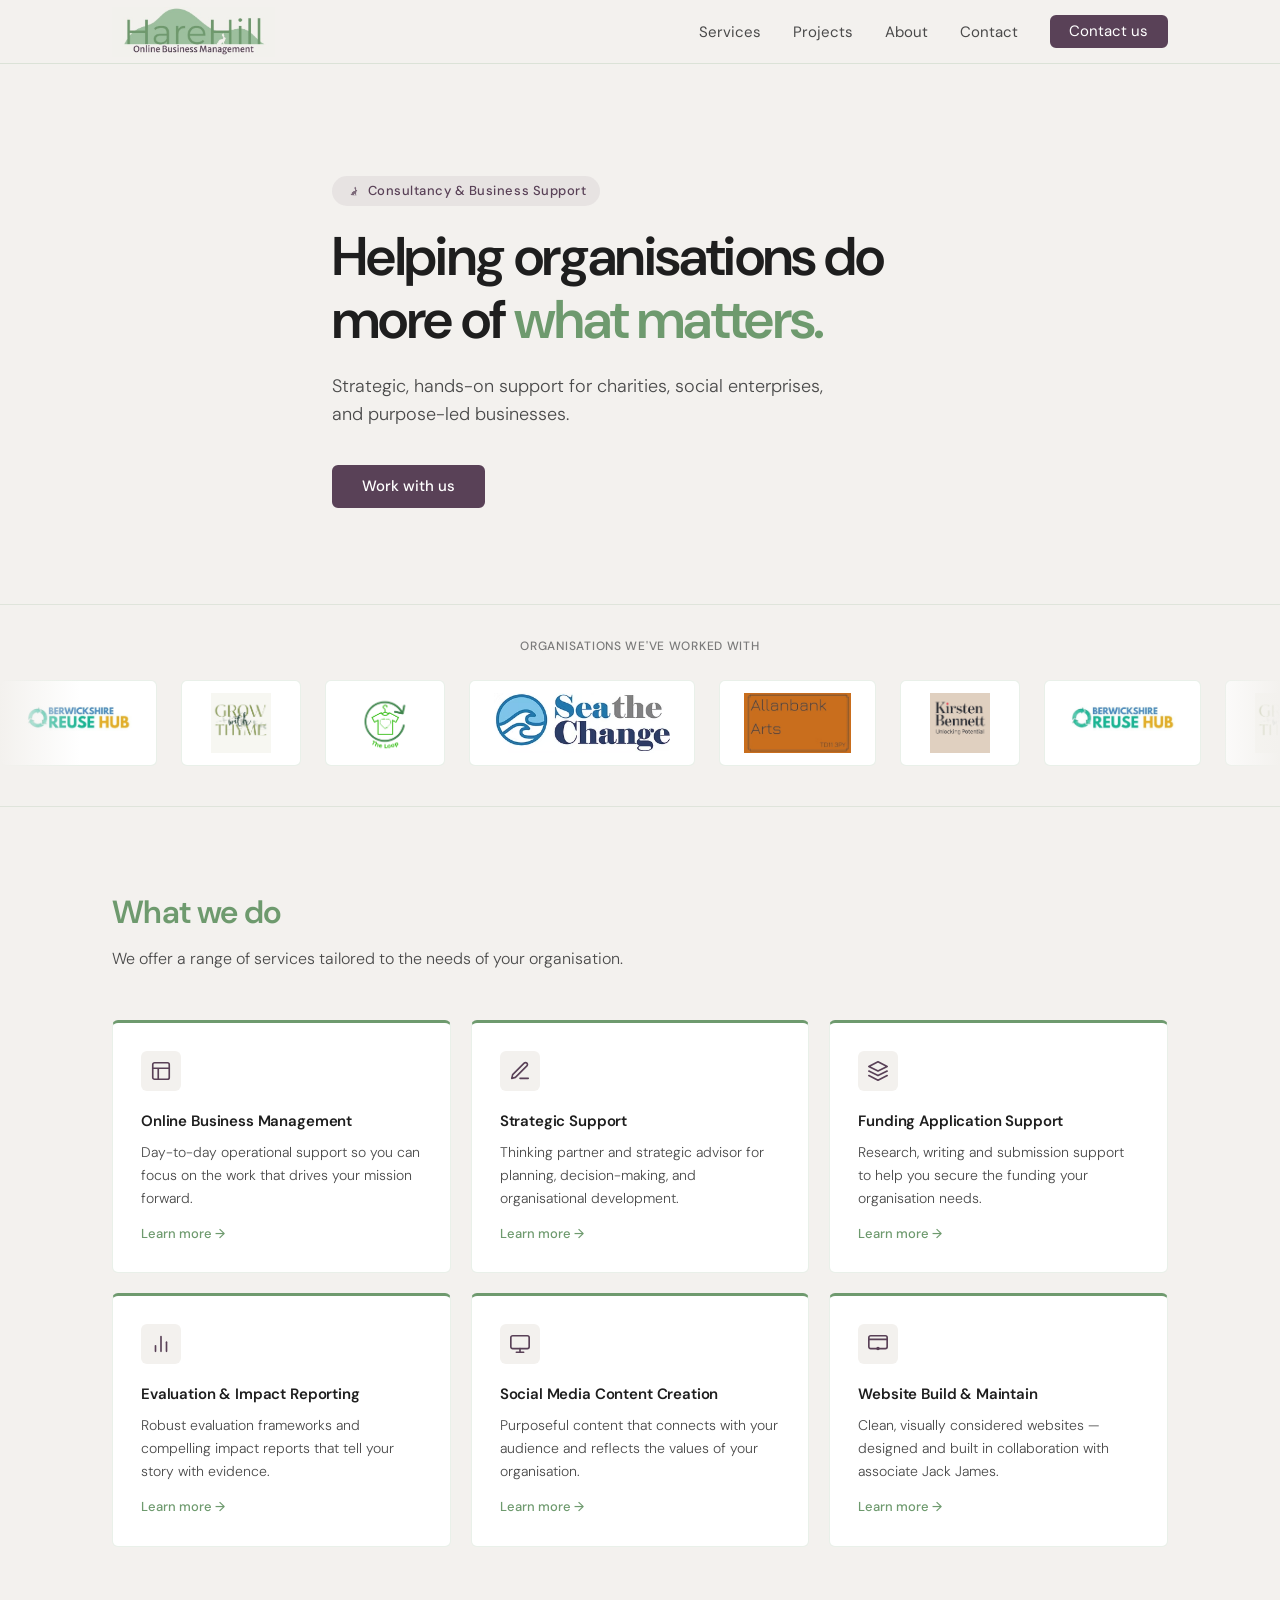
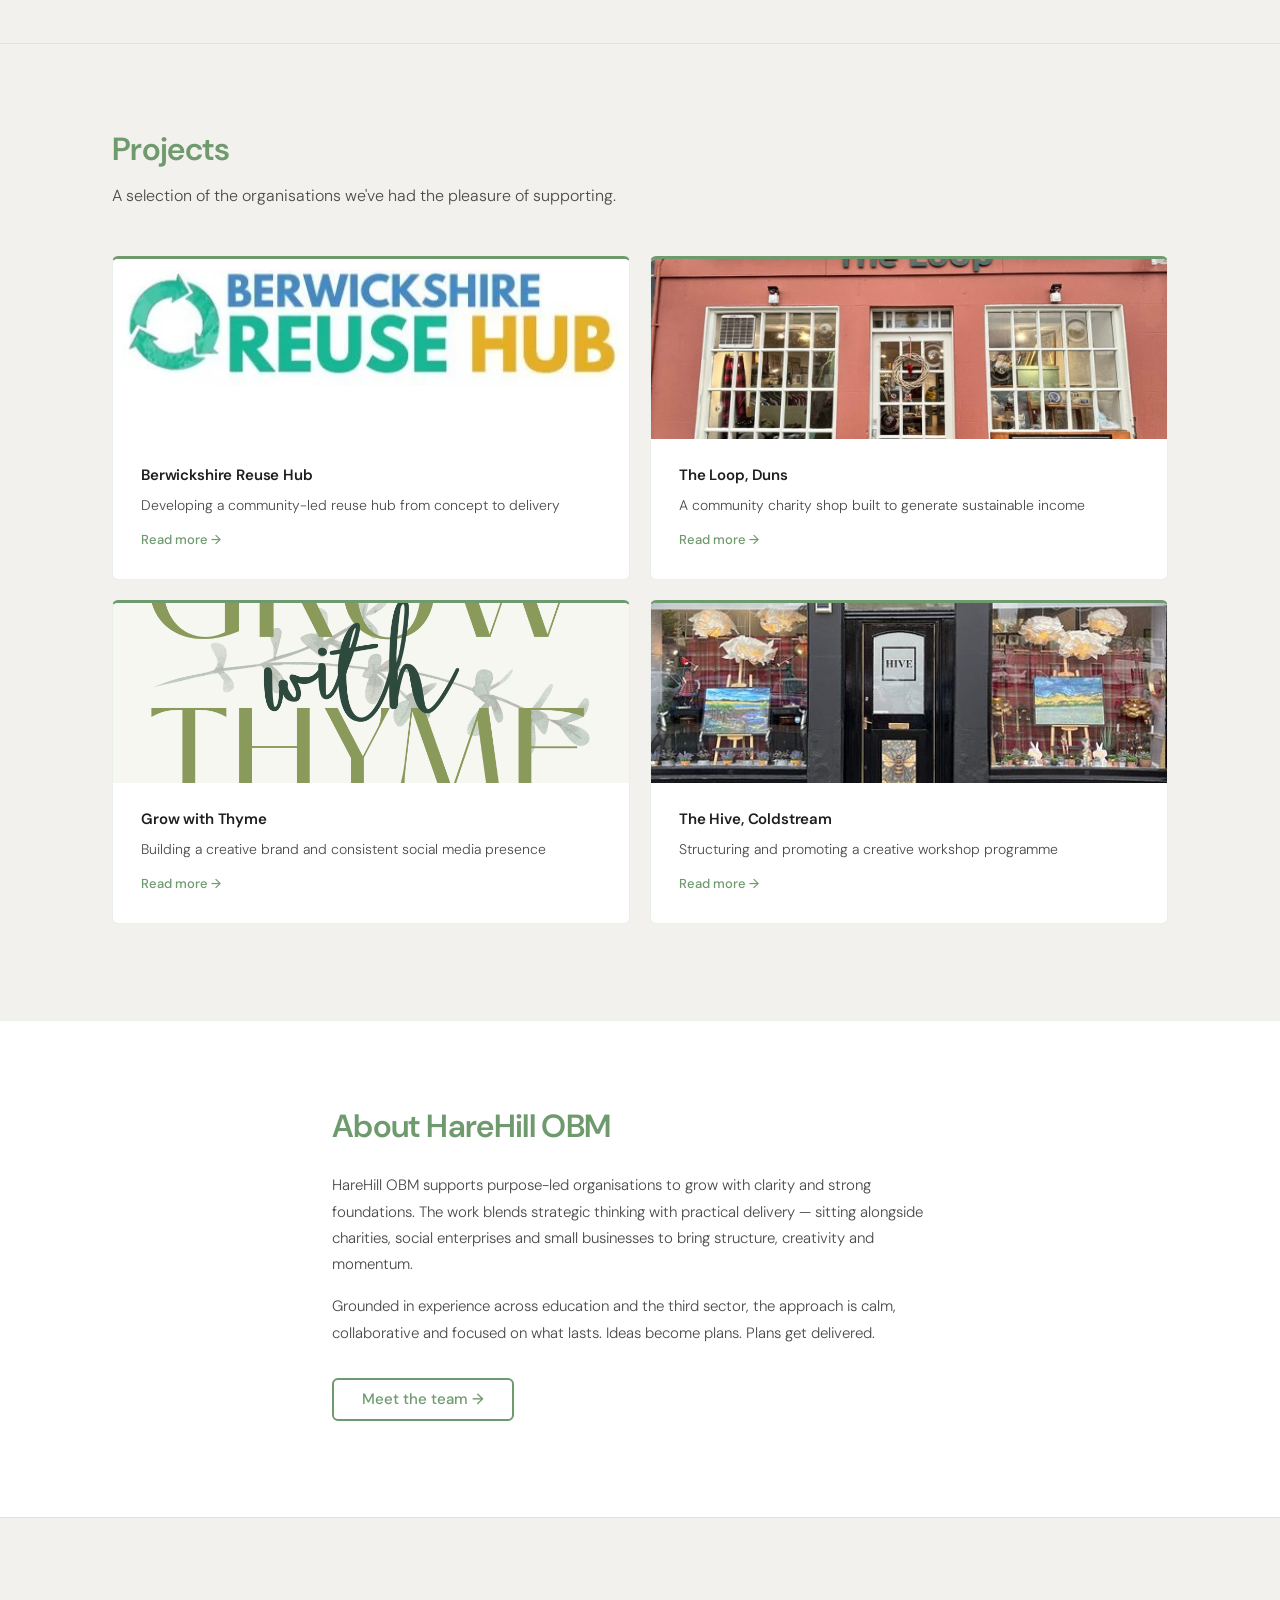
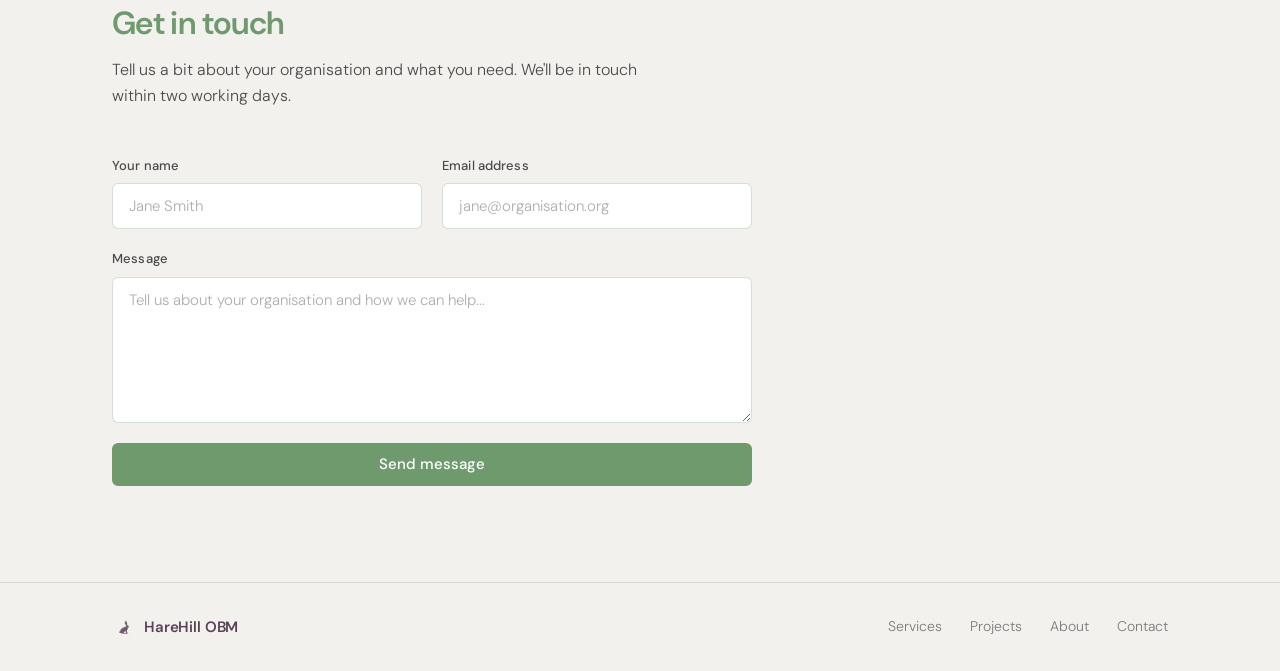
==== index.html @ 1379f740 "fix: replace HH favicon with hare.png across all pages Co-Authored-By: Claude Sonnet 4.6 <noreply@an" ====
<!DOCTYPE html>
<html lang="en">
<head>
  <meta charset="UTF-8">
  <meta name="viewport" content="width=device-width, initial-scale=1.0">
  <meta name="description" content="HareHill OBM — strategic and hands-on support for charities, social enterprises and purpose-led businesses.">
  <title>HareHill OBM</title>
  <link rel="icon" type="image/png" href="img/hare.png">
  <link rel="preconnect" href="https://fonts.googleapis.com">
  <link rel="preconnect" href="https://fonts.gstatic.com" crossorigin>
  <link href="https://fonts.googleapis.com/css2?family=DM+Sans:ital,opsz,wght@0,9..40,300;0,9..40,400;0,9..40,500;0,9..40,600;1,9..40,300&display=swap" rel="stylesheet">
  <link rel="stylesheet" href="style.css">
</head>
<body>

  <!-- NAV -->
  <header class="nav" id="nav">
    <div class="nav__inner container">
      <a href="index.html" class="nav__logo">
        <img src="img/HareHill%20Logo.png" alt="Hare Hill" class="nav__logo-img">
      </a>
      <button class="nav__hamburger" id="nav-toggle" aria-label="Toggle menu" aria-expanded="false">
        <span></span><span></span><span></span>
      </button>
      <nav class="nav__links">
        <a href="services.html">Services</a>
        <a href="projects.html">Projects</a>
        <a href="about.html">About</a>
        <a href="#contact">Contact</a>
        <a href="#contact" class="btn nav__cta">Contact us</a>
      </nav>
    </div>
  </header>

  <!-- HERO -->
  <section class="hero" id="hero">
    <div class="container hero__inner">
      <p class="hero__eyebrow">
        <img src="img/hare.png" alt="" aria-hidden="true">
        Consultancy &amp; Business Support
      </p>
      <h1 class="hero__headline">Helping organisations&nbsp;do<br>more of <span class="hero__highlight">what matters.</span></h1>
      <p class="hero__sub">Strategic, hands-on support for charities, social enterprises, and purpose-led businesses.</p>
      <a href="#contact" class="btn btn--plum">Work with us</a>
    </div>
  </section>

  <!-- CLIENTS & PARTNERS -->
  <section class="clients" aria-label="Clients and partners">
    <div class="container">
      <p class="clients__label">Organisations we've worked with</p>
    </div>
    <div class="marquee" aria-hidden="true">
      <div class="marquee__track">
        <div class="marquee__item">
          <img src="img/Reuse%20Hub%20Logo.webp" alt="Berwickshire Reuse Hub" onerror="this.style.display='none'">
        </div>
        <div class="marquee__item">
          <img src="img/Grow%20With%20Thyme%20Logo.png" alt="Grow with Thyme" onerror="this.style.display='none'">
        </div>
        <div class="marquee__item">
          <img src="img/Logo%20Clothes%20Loop.png" alt="The Loop" onerror="this.style.display='none'">
        </div>
        <div class="marquee__item">
          <picture>
            <source srcset="img/sea%20the%20change%20logo.avif" type="image/avif">
            <img src="img/sea%20the%20change%20logo.avif" alt="Sea the Change" onerror="this.style.display='none'">
          </picture>
        </div>
        <div class="marquee__item">
          <img src="img/Allanbank%20Arts%20Logo.png" alt="Allanbank Arts" onerror="this.style.display='none'">
        </div>
        <div class="marquee__item">
          <img src="img/Kristien%20Bennett.png" alt="Kristien Bennett" onerror="this.style.display='none'">
        </div>
        <!-- Duplicate set for seamless loop -->
        <div class="marquee__item">
          <img src="img/Reuse%20Hub%20Logo.webp" alt="Berwickshire Reuse Hub" onerror="this.style.display='none'">
        </div>
        <div class="marquee__item">
          <img src="img/Grow%20With%20Thyme%20Logo.png" alt="Grow with Thyme" onerror="this.style.display='none'">
        </div>
        <div class="marquee__item">
          <img src="img/Logo%20Clothes%20Loop.png" alt="The Loop" onerror="this.style.display='none'">
        </div>
        <div class="marquee__item">
          <picture>
            <source srcset="img/sea%20the%20change%20logo.avif" type="image/avif">
            <img src="img/sea%20the%20change%20logo.avif" alt="Sea the Change" onerror="this.style.display='none'">
          </picture>
        </div>
        <div class="marquee__item">
          <img src="img/Allanbank%20Arts%20Logo.png" alt="Allanbank Arts" onerror="this.style.display='none'">
        </div>
        <div class="marquee__item">
          <img src="img/Kristien%20Bennett.png" alt="Kristien Bennett" onerror="this.style.display='none'">
        </div>
      </div>
    </div>
  </section>

  <!-- SERVICES -->
  <section class="services" id="services">
    <div class="container">
      <div class="section-header">
        <h2>What we do</h2>
        <p class="section-sub">We offer a range of services tailored to the needs of your organisation.</p>
      </div>
      <div class="services__grid">

        <div class="card">
          <div class="card__icon">
            <svg width="22" height="22" viewBox="0 0 24 24" fill="none" stroke="currentColor" stroke-width="1.8" stroke-linecap="round" stroke-linejoin="round"><rect x="3" y="3" width="18" height="18" rx="2"/><path d="M3 9h18M9 21V9"/></svg>
          </div>
          <h3>Online Business Management</h3>
          <p>Day-to-day operational support so you can focus on the work that drives your mission forward.</p>
          <a class="card__link" href="services.html#obm">Learn more →</a>
        </div>

        <div class="card">
          <div class="card__icon">
            <svg width="22" height="22" viewBox="0 0 24 24" fill="none" stroke="currentColor" stroke-width="1.8" stroke-linecap="round" stroke-linejoin="round"><path d="M12 20h9"/><path d="M16.5 3.5a2.121 2.121 0 0 1 3 3L7 19l-4 1 1-4L16.5 3.5z"/></svg>
          </div>
          <h3>Strategic Support</h3>
          <p>Thinking partner and strategic advisor for planning, decision-making, and organisational development.</p>
          <a class="card__link" href="services.html#strategic">Learn more →</a>
        </div>

        <div class="card">
          <div class="card__icon">
            <svg width="22" height="22" viewBox="0 0 24 24" fill="none" stroke="currentColor" stroke-width="1.8" stroke-linecap="round" stroke-linejoin="round"><path d="M12 2L2 7l10 5 10-5-10-5z"/><path d="M2 17l10 5 10-5"/><path d="M2 12l10 5 10-5"/></svg>
          </div>
          <h3>Funding Application Support</h3>
          <p>Research, writing and submission support to help you secure the funding your organisation needs.</p>
          <a class="card__link" href="services.html#funding">Learn more →</a>
        </div>

        <div class="card">
          <div class="card__icon">
            <svg width="22" height="22" viewBox="0 0 24 24" fill="none" stroke="currentColor" stroke-width="1.8" stroke-linecap="round" stroke-linejoin="round"><path d="M18 20V10"/><path d="M12 20V4"/><path d="M6 20v-6"/></svg>
          </div>
          <h3>Evaluation &amp; Impact Reporting</h3>
          <p>Robust evaluation frameworks and compelling impact reports that tell your story with evidence.</p>
          <a class="card__link" href="services.html#evaluation">Learn more →</a>
        </div>

        <div class="card">
          <div class="card__icon">
            <svg width="22" height="22" viewBox="0 0 24 24" fill="none" stroke="currentColor" stroke-width="1.8" stroke-linecap="round" stroke-linejoin="round"><rect x="2" y="3" width="20" height="14" rx="2"/><path d="M8 21h8M12 17v4"/></svg>
          </div>
          <h3>Social Media Content Creation</h3>
          <p>Purposeful content that connects with your audience and reflects the values of your organisation.</p>
          <a class="card__link" href="services.html#social">Learn more →</a>
        </div>

        <div class="card">
          <div class="card__icon">
            <svg width="22" height="22" viewBox="0 0 24 24" fill="none" stroke="currentColor" stroke-width="1.8" stroke-linecap="round" stroke-linejoin="round"><rect x="2" y="3" width="20" height="14" rx="2"/><path d="M2 7h20"/><circle cx="12" cy="17" r="1"/></svg>
          </div>
          <h3>Website Build &amp; Maintain</h3>
          <p>Clean, visually considered websites — designed and built in collaboration with associate Jack James.</p>
          <a class="card__link" href="services.html#website">Learn more →</a>
        </div>

      </div>
    </div>
  </section>

  <!-- PROJECTS -->
  <section class="projects" id="projects">
    <div class="container">
      <div class="section-header">
        <h2>Projects</h2>
        <p class="section-sub">A selection of the organisations we've had the pleasure of supporting.</p>
      </div>
      <div class="projects__grid">

        <a class="project-card" href="projects.html#reuse-hub">
          <img src="img/Reuse%20Hub%20Logo.webp" alt="Berwickshire Reuse Hub" onerror="this.style.display='none'">
          <div class="project-card__body">
            <h3>Berwickshire Reuse Hub</h3>
            <p>Developing a community-led reuse hub from concept to delivery</p>
            <span class="card__link">Read more →</span>
          </div>
        </a>

        <a class="project-card" href="projects.html#the-loop">
          <img src="img/The%20Loop%20Shop%20LinkedIn%20Post.png" alt="The Loop, Duns" onerror="this.style.display='none'">
          <div class="project-card__body">
            <h3>The Loop, Duns</h3>
            <p>A community charity shop built to generate sustainable income</p>
            <span class="card__link">Read more →</span>
          </div>
        </a>

        <a class="project-card" href="projects.html#grow-with-thyme">
          <img src="img/Grow%20With%20Thyme%20Logo.png" alt="Grow with Thyme" onerror="this.style.display='none'">
          <div class="project-card__body">
            <h3>Grow with Thyme</h3>
            <p>Building a creative brand and consistent social media presence</p>
            <span class="card__link">Read more →</span>
          </div>
        </a>

        <a class="project-card" href="projects.html#the-hive">
          <img src="img/TheHiveShopfront.jpg" alt="The Hive, Coldstream" onerror="this.style.display='none'; this.closest('.project-card').classList.add('project-card--no-image')">
          <div class="project-card__body">
            <h3>The Hive, Coldstream</h3>
            <p>Structuring and promoting a creative workshop programme</p>
            <span class="card__link">Read more →</span>
          </div>
        </a>

      </div>
    </div>
  </section>

  <!-- ABOUT -->
  <section class="about" id="about">
    <div class="container about__inner">
      <div class="about__text">
        <h2>About HareHill OBM</h2>
        <p>HareHill OBM supports purpose-led organisations to grow with clarity and strong foundations. The work blends strategic thinking with practical delivery — sitting alongside charities, social enterprises and small businesses to bring structure, creativity and momentum.</p>
        <p>Grounded in experience across education and the third sector, the approach is calm, collaborative and focused on what lasts. Ideas become plans. Plans get delivered.</p>
        <a href="about.html" class="btn btn--outline">Meet the team →</a>
      </div>
    </div>
  </section>

  <!-- CONTACT -->
  <section class="contact" id="contact">
    <div class="container">
      <div class="section-header">
        <h2>Get in touch</h2>
        <p class="section-sub">Tell us a bit about your organisation and what you need. We'll be in touch within two working days.</p>
      </div>
      <!-- TODO: replace REPLACE_WITH_ID with real Formspree form ID -->
      <form class="contact__form" id="contact-form" action="https://formspree.io/f/xlgadbjd" method="POST">
        <div class="form-row form-row--two">
          <div class="form-group">
            <label for="name">Your name</label>
            <input type="text" id="name" name="name" placeholder="Jane Smith" autocomplete="name">
          </div>
          <div class="form-group">
            <label for="email">Email address</label>
            <input type="email" id="email" name="email" placeholder="jane@organisation.org" autocomplete="email">
          </div>
        </div>
        <div class="form-group">
          <label for="message">Message</label>
          <textarea id="message" name="message" rows="6" placeholder="Tell us about your organisation and how we can help..."></textarea>
        </div>
        <button type="submit" class="btn btn--primary">Send message</button>
        <p id="form-error" hidden style="color: var(--plum); font-size: 0.9rem; margin-top: 0.5rem;">Something went wrong — please try again or email us directly.</p>
      </form>
      <p id="form-success" hidden style="font-size: 1rem; color: var(--green-dark); font-weight: 500; margin-top: 1.5rem;">Thanks — we'll be in touch within two working days.</p>
    </div>
  </section>

  <!-- FOOTER -->
  <footer class="footer">
    <div class="container footer__inner">
      <div class="footer__logo">
        <img src="img/hare.png" alt="Hare Hill" class="footer__hare">
        <span>HareHill OBM</span>
      </div>
      <nav class="footer__links">
        <a href="services.html">Services</a>
        <a href="projects.html">Projects</a>
        <a href="about.html">About</a>
        <a href="#contact">Contact</a>
      </nav>
    </div>
  </footer>

  <script>
    // Hamburger menu
    const toggle = document.getElementById('nav-toggle');
    const navLinks = document.querySelector('.nav__links');
    toggle.addEventListener('click', () => {
      const open = navLinks.classList.toggle('is-open');
      toggle.setAttribute('aria-expanded', open);
    });
    navLinks.querySelectorAll('a').forEach(a => {
      a.addEventListener('click', () => {
        navLinks.classList.remove('is-open');
        toggle.setAttribute('aria-expanded', 'false');
      });
    });

    // Nav scroll shadow
    const nav = document.getElementById('nav');
    window.addEventListener('scroll', () => {
      nav.classList.toggle('nav--scrolled', window.scrollY > 10);
    }, { passive: true });

    // Active nav link via IntersectionObserver
    const sections = document.querySelectorAll('section[id]');
    const navLinks = document.querySelectorAll('.nav__links a[href^="#"]');

    const observer = new IntersectionObserver((entries) => {
      entries.forEach(entry => {
        if (entry.isIntersecting) {
          navLinks.forEach(link => {
            link.classList.toggle(
              'is-active',
              link.getAttribute('href') === '#' + entry.target.id
            );
          });
        }
      });
    }, { rootMargin: '-40% 0px -55% 0px' });

    sections.forEach(s => observer.observe(s));

    // Contact form — Formspree handler
    const form = document.getElementById('contact-form');
    const successMsg = document.getElementById('form-success');
    const errorMsg = document.getElementById('form-error');

    form.addEventListener('submit', async (e) => {
      e.preventDefault();
      errorMsg.hidden = true;
      const btn = form.querySelector('button[type="submit"]');
      btn.disabled = true;
      btn.textContent = 'Sending…';
      try {
        const res = await fetch(form.action, {
          method: 'POST',
          body: new FormData(form),
          headers: { Accept: 'application/json' }
        });
        if (res.ok) {
          form.hidden = true;
          successMsg.hidden = false;
        } else {
          errorMsg.hidden = false;
          btn.disabled = false;
          btn.textContent = 'Send message';
        }
      } catch {
        errorMsg.hidden = false;
        btn.disabled = false;
        btn.textContent = 'Send message';
      }
    });
  </script>

</body>
</html>
---- style.css ----
/* ── Reset & Base ─────────────────────────────────────────── */
*, *::before, *::after {
  box-sizing: border-box;
  margin: 0;
  padding: 0;
}

:root {
  --cream:      #f3f1ee;
  --green-dark: #6e9a6e;
  --green-light:#9dbf9e;
  --plum:       #594157;
  --ink:        #1e1e1e;
  --ink-mid:    #4a4a4a;
  --ink-light:  #7a7a7a;
  --white:      #ffffff;

  --font: 'DM Sans', system-ui, sans-serif;
  --container: 1120px;
  --radius: 6px;
  --nav-h: 64px;
}

html {
  scroll-behavior: smooth;
  font-size: 16px;
}

body {
  font-family: var(--font);
  background: var(--cream);
  color: var(--ink);
  line-height: 1.6;
  -webkit-font-smoothing: antialiased;
}

a {
  color: inherit;
  text-decoration: none;
}

img { display: block; max-width: 100%; }

/* ── Layout ───────────────────────────────────────────────── */
.container {
  width: 100%;
  max-width: var(--container);
  margin-inline: auto;
  padding-inline: 2rem;
}

/* ── Typography helpers ───────────────────────────────────── */
.section-header {
  max-width: 540px;
  margin-bottom: 3rem;
}

.section-header h2 {
  font-size: clamp(1.6rem, 3vw, 2rem);
  font-weight: 600;
  color: var(--green-dark);
  letter-spacing: -0.02em;
  margin-bottom: 0.5rem;
}

.section-sub {
  color: var(--ink-mid);
  font-size: 1rem;
  font-weight: 300;
}

/* ── Buttons ──────────────────────────────────────────────── */
.btn {
  display: inline-block;
  padding: 0.75rem 1.75rem;
  border-radius: var(--radius);
  font-family: var(--font);
  font-size: 0.9375rem;
  font-weight: 500;
  cursor: pointer;
  transition: background 0.18s, color 0.18s, border-color 0.18s;
  border: 2px solid transparent;
  line-height: 1;
}

.btn--primary {
  background: var(--green-dark);
  color: var(--white);
  border-color: var(--green-dark);
}
.btn--primary:hover {
  background: #5c8560;
  border-color: #5c8560;
}

.btn--plum {
  background: var(--plum);
  color: var(--white);
  border-color: var(--plum);
}
.btn--plum:hover {
  background: #47324a;
  border-color: #47324a;
}

.btn--outline {
  background: transparent;
  color: var(--green-dark);
  border-color: var(--green-dark);
}
.btn--outline:hover {
  background: var(--green-dark);
  color: var(--white);
}

/* ── Nav ──────────────────────────────────────────────────── */
.nav {
  position: sticky;
  top: 0;
  z-index: 100;
  height: var(--nav-h);
  background: var(--cream);
  border-bottom: 1px solid rgba(110,154,110,0.18);
  transition: background 0.2s, box-shadow 0.2s;
}

.nav--scrolled {
  background: rgba(243,241,238,0.92);
  backdrop-filter: blur(8px);
  box-shadow: 0 1px 0 rgba(0,0,0,0.06);
}

.nav__inner {
  height: 100%;
  display: flex;
  align-items: center;
  justify-content: space-between;
}

.nav__logo {
  display: flex;
  align-items: center;
}

.nav__logo-img {
  height: 50px;
  width: auto;
  display: block;
}

.nav__links {
  display: flex;
  gap: 2rem;
  align-items: center;
}

.nav__links a {
  font-size: 0.9375rem;
  font-weight: 400;
  color: var(--ink-mid);
  transition: color 0.15s;
}

.nav__links a:hover {
  color: var(--green-dark);
}

.nav__links a.is-active {
  color: var(--green-dark);
  font-weight: 500;
}

.nav__cta {
  padding: 0.45rem 1.1rem;
  font-size: 0.875rem;
  background: var(--plum);
  color: var(--white) !important;
  border-color: var(--plum);
  font-weight: 500;
  border-radius: var(--radius);
  border: 2px solid var(--plum);
}

.nav__cta:hover {
  background: #47324a !important;
  border-color: #47324a;
  color: var(--white) !important;
}

/* ── Hamburger ────────────────────────────────────────────── */
.nav__hamburger {
  display: none;
  flex-direction: column;
  justify-content: center;
  gap: 5px;
  background: none;
  border: none;
  cursor: pointer;
  padding: 4px;
}

.nav__hamburger span {
  display: block;
  width: 22px;
  height: 2px;
  background: var(--ink-mid);
  border-radius: 2px;
  transition: transform 0.2s, opacity 0.2s;
}

/* ── Hero ─────────────────────────────────────────────────── */
.hero {
  padding: 7rem 0 6rem;
}

.hero__inner {
  max-width: 680px;
}

.hero__eyebrow {
  display: inline-flex;
  align-items: center;
  background: rgba(89,65,87,0.08);
  color: var(--plum);
  border-radius: 999px;
  padding: 0.3rem 0.85rem;
  font-size: 0.8125rem;
  font-weight: 500;
  letter-spacing: 0.04em;
  margin-bottom: 1.25rem;
}

.hero__eyebrow img {
  height: 16px;
  width: auto;
  opacity: 0.75;
  margin-right: 6px;
}

.hero__headline {
  font-size: clamp(2.2rem, 5vw, 3.4rem);
  font-weight: 600;
  line-height: 1.15;
  letter-spacing: -0.03em;
  color: var(--ink);
  margin-bottom: 1.25rem;
}

.hero__highlight {
  color: var(--green-dark);
}

.hero__sub {
  font-size: 1.125rem;
  font-weight: 300;
  color: var(--ink-mid);
  margin-bottom: 2.25rem;
  max-width: 520px;
}

/* ── Hare Divider ─────────────────────────────────────────── */
.hare-divider {
  display: flex;
  justify-content: center;
  padding: 1rem 0;
}

.hare-divider img {
  height: 40px;
  width: auto;
  opacity: 0.3;
}

/* ── Clients & Partners ───────────────────────────────────── */
.clients {
  padding: 2rem 0 2.5rem;
  border-top: 1px solid rgba(110,154,110,0.15);
}

.clients__label {
  font-size: 0.75rem;
  font-weight: 500;
  color: var(--ink-light);
  letter-spacing: 0.06em;
  text-transform: uppercase;
  text-align: center;
  margin-bottom: 1.5rem;
}

.clients .marquee__item {
  width: auto;
  height: auto;
  padding: 0.75rem 1.5rem;
  min-width: 120px;
}

.clients .marquee__item img {
  height: 60px;
  width: auto;
  object-fit: contain;
  display: block;
}

/* ── Services ─────────────────────────────────────────────── */
.services {
  padding: 5rem 0 6rem;
  border-top: 1px solid rgba(110,154,110,0.15);
}

.services__grid {
  display: grid;
  grid-template-columns: repeat(3, 1fr);
  gap: 1.25rem;
}

.card {
  background: var(--white);
  border-top: 3px solid var(--green-dark);
  border-right: 1px solid rgba(110,154,110,0.15);
  border-bottom: 1px solid rgba(110,154,110,0.15);
  border-left: 1px solid rgba(110,154,110,0.15);
  border-radius: var(--radius);
  padding: 1.75rem;
  transition: border-color 0.18s;
}

.card:hover {
  border-color: var(--green-light);
  border-top-color: var(--green-dark);
}

.card__icon {
  width: 40px;
  height: 40px;
  display: flex;
  align-items: center;
  justify-content: center;
  background: var(--cream);
  border-radius: var(--radius);
  color: var(--plum);
  margin-bottom: 1.1rem;
}

.card h3 {
  font-size: 0.9375rem;
  font-weight: 600;
  color: var(--ink);
  margin-bottom: 0.5rem;
  letter-spacing: -0.01em;
}

.card p {
  font-size: 0.875rem;
  color: var(--ink-mid);
  font-weight: 300;
  line-height: 1.65;
}

.card__link {
  font-size: 0.8125rem;
  font-weight: 500;
  color: var(--green-dark);
  margin-top: 0.85rem;
  display: block;
  transition: color 0.15s;
}

.card__link:hover {
  color: var(--plum);
}

/* ── Projects / Marquee ───────────────────────────────────── */
.projects {
  padding: 5rem 0 6rem;
  border-top: 1px solid rgba(110,154,110,0.15);
}

.marquee {
  overflow: hidden;
  position: relative;
}

.marquee::before,
.marquee::after {
  content: '';
  position: absolute;
  top: 0;
  bottom: 0;
  width: 80px;
  z-index: 2;
  pointer-events: none;
}

.marquee::before {
  left: 0;
  background: linear-gradient(to right, var(--cream), transparent);
}

.marquee::after {
  right: 0;
  background: linear-gradient(to left, var(--cream), transparent);
}

.marquee__track {
  display: flex;
  gap: 1.5rem;
  width: max-content;
  animation: marquee-scroll 30s linear infinite;
}

.marquee__item {
  width: 140px;
  height: 60px;
  background: var(--white);
  border: 1px solid rgba(110,154,110,0.15);
  border-radius: var(--radius);
  display: flex;
  align-items: center;
  justify-content: center;
  flex-shrink: 0;
}

.marquee__item span {
  font-size: 0.75rem;
  color: var(--ink-light);
  font-weight: 300;
}

@keyframes marquee-scroll {
  from { transform: translateX(0); }
  to { transform: translateX(-50%); }
}

/* ── About ────────────────────────────────────────────────── */
.about {
  padding: 5rem 0 6rem;
  border-top: 1px solid rgba(110,154,110,0.15);
  background: var(--white);
}

.about__inner {
  max-width: 680px;
}

.about__text h2 {
  font-size: clamp(1.6rem, 3vw, 2rem);
  font-weight: 600;
  color: var(--green-dark);
  letter-spacing: -0.02em;
  margin-bottom: 1.25rem;
}

.about__text p {
  font-size: 0.9375rem;
  color: var(--ink-mid);
  font-weight: 300;
  line-height: 1.75;
  margin-bottom: 1rem;
}

.about__text p:last-of-type {
  margin-bottom: 2rem;
}

.about__aside {
  display: flex;
  flex-direction: column;
  gap: 1.75rem;
}

.about__stat {
  background: var(--plum);
  border-radius: var(--radius);
  padding: 1.25rem 1.5rem;
  display: flex;
  flex-direction: column;
  gap: 0.2rem;
  position: relative;
  overflow: hidden;
}

.about__stat-num {
  font-size: 2rem;
  font-weight: 600;
  color: var(--white);
  letter-spacing: -0.03em;
  line-height: 1;
}

.about__stat-label {
  font-size: 0.875rem;
  color: rgba(255,255,255,0.65);
  font-weight: 300;
}

.stat__hare {
  position: absolute;
  right: -8px;
  bottom: -8px;
  height: 52px;
  width: auto;
  opacity: 0.12;
  filter: brightness(0) invert(1);
}

/* ── Contact ──────────────────────────────────────────────── */
.contact {
  padding: 5rem 0 6rem;
  border-top: 1px solid rgba(110,154,110,0.15);
}

.contact__form {
  max-width: 640px;
  display: flex;
  flex-direction: column;
  gap: 1.25rem;
}

.form-row--two {
  display: grid;
  grid-template-columns: 1fr 1fr;
  gap: 1.25rem;
}

.form-group {
  display: flex;
  flex-direction: column;
  gap: 0.4rem;
}

.form-group label {
  font-size: 0.8125rem;
  font-weight: 500;
  color: var(--ink-mid);
  letter-spacing: 0.01em;
}

.form-group input,
.form-group textarea {
  font-family: var(--font);
  font-size: 0.9375rem;
  font-weight: 300;
  color: var(--ink);
  background: var(--white);
  border: 1px solid rgba(110,154,110,0.3);
  border-radius: var(--radius);
  padding: 0.75rem 1rem;
  outline: none;
  transition: border-color 0.15s;
  resize: vertical;
}

.form-group input::placeholder,
.form-group textarea::placeholder {
  color: #b0aeab;
}

.form-group input:focus,
.form-group textarea:focus {
  border-color: var(--green-dark);
}

/* ── Footer ───────────────────────────────────────────────── */
.footer {
  padding: 2rem 0;
  border-top: 1px solid rgba(89,65,87,0.15);
}

.footer__inner {
  display: flex;
  align-items: center;
  justify-content: space-between;
}

.footer__logo {
  display: flex;
  align-items: center;
  gap: 8px;
  font-size: 0.9375rem;
  font-weight: 600;
  color: var(--plum);
  letter-spacing: -0.01em;
}

.footer__hare {
  height: 24px;
  width: auto;
  opacity: 0.85;
}

.footer__links {
  display: flex;
  gap: 1.75rem;
}

.footer__links a {
  font-size: 0.875rem;
  font-weight: 300;
  color: var(--ink-light);
  transition: color 0.15s;
}

.footer__links a:hover {
  color: var(--plum);
}

/* ── Scroll margin ────────────────────────────────────────── */
#hero, #services, #projects, #about, #contact {
  scroll-margin-top: var(--nav-h);
}

/* ── Project Cards (homepage grid) ───────────────────────── */
.projects__grid {
  display: grid;
  grid-template-columns: repeat(2, 1fr);
  gap: 1.25rem;
}

.project-card {
  display: block;
  background: var(--white);
  border-top: 3px solid var(--green-dark);
  border-right: 1px solid rgba(110,154,110,0.15);
  border-bottom: 1px solid rgba(110,154,110,0.15);
  border-left: 1px solid rgba(110,154,110,0.15);
  border-radius: var(--radius);
  overflow: hidden;
  transition: border-color 0.18s, box-shadow 0.18s;
  color: inherit;
}

.project-card:hover {
  border-color: var(--green-light);
  border-top-color: var(--green-dark);
  box-shadow: 0 4px 16px rgba(0,0,0,0.06);
}

.project-card > img {
  width: 100%;
  height: 180px;
  object-fit: cover;
  display: block;
}

.project-card__body {
  padding: 1.5rem 1.75rem 1.75rem;
}

.project-card__body h3 {
  font-size: 0.9375rem;
  font-weight: 600;
  color: var(--ink);
  margin-bottom: 0.4rem;
  letter-spacing: -0.01em;
}

.project-card__body p {
  font-size: 0.875rem;
  color: var(--ink-mid);
  font-weight: 300;
  line-height: 1.65;
  margin-bottom: 0.75rem;
}

/* ── Page Hero (inner pages) ──────────────────────────────── */
.page-hero {
  padding: 4rem 0 3rem;
  border-bottom: 1px solid rgba(110,154,110,0.15);
}

.page-hero h1 {
  font-size: clamp(1.8rem, 4vw, 2.6rem);
  font-weight: 600;
  color: var(--ink);
  letter-spacing: -0.03em;
  line-height: 1.2;
  margin-bottom: 0.75rem;
  max-width: 600px;
}

.page-hero p {
  font-size: 1.0625rem;
  font-weight: 300;
  color: var(--ink-mid);
  max-width: 560px;
  line-height: 1.7;
}

/* ── Service Sections ─────────────────────────────────────── */
.service-section {
  padding: 5rem 0;
  border-top: 1px solid rgba(110,154,110,0.15);
}

.service-section--alt {
  background: var(--white);
}

.service-section__inner {
  display: grid;
  grid-template-columns: 1fr 1fr;
  gap: 4rem;
  align-items: center;
}

.service-eyebrow {
  display: inline-block;
  background: rgba(110,154,110,0.12);
  color: var(--green-dark);
  border-radius: 999px;
  padding: 0.3rem 0.85rem;
  font-size: 0.8125rem;
  font-weight: 500;
  letter-spacing: 0.04em;
  margin-bottom: 1rem;
}

.service-section h2 {
  font-size: clamp(1.6rem, 3vw, 2rem);
  font-weight: 600;
  color: var(--green-dark);
  letter-spacing: -0.02em;
  margin-bottom: 1.25rem;
}

.service-section p {
  font-size: 0.9375rem;
  color: var(--ink-mid);
  font-weight: 300;
  line-height: 1.75;
  margin-bottom: 1rem;
}

.service-section p:last-of-type {
  margin-bottom: 0;
}

.pricing-note {
  font-size: 0.875rem;
  color: var(--ink-light);
  font-style: italic;
  border-left: 3px solid var(--green-light);
  padding-left: 1rem;
  margin-top: 1.5rem;
  line-height: 1.6;
}

.pricing-cards {
  display: grid;
  grid-template-columns: 1fr 1fr;
  gap: 1.25rem;
  margin-top: 1.5rem;
}

.pricing-card {
  background: var(--white);
  border-top: 3px solid var(--plum);
  border-right: 1px solid rgba(110,154,110,0.15);
  border-bottom: 1px solid rgba(110,154,110,0.15);
  border-left: 1px solid rgba(110,154,110,0.15);
  border-radius: var(--radius);
  padding: 1.75rem;
}

.pricing-card h4 {
  font-size: 0.9375rem;
  font-weight: 600;
  color: var(--ink);
  margin-bottom: 0.35rem;
}

.pricing-card__price {
  display: block;
  font-size: 1.75rem;
  font-weight: 600;
  color: var(--plum);
  letter-spacing: -0.03em;
  margin-bottom: 0.85rem;
  line-height: 1.1;
}

.pricing-card p {
  font-size: 0.875rem;
  color: var(--ink-mid);
  font-weight: 300;
  line-height: 1.65;
  margin-bottom: 0;
}

.service-section__decoration {
  display: flex;
  align-items: center;
  justify-content: center;
  opacity: 0.12;
}

.service-section__decoration img {
  height: 180px;
  width: auto;
}

/* ── Project Sections (projects page) ─────────────────────── */
.project-section {
  padding: 5rem 0;
  border-top: 1px solid rgba(110,154,110,0.15);
}

.project-section--alt {
  background: var(--white);
}

.project-section__inner {
  display: grid;
  grid-template-columns: 1fr 1fr;
  gap: 4rem;
  align-items: start;
}

.project-section--reverse .project-section__inner {
  direction: rtl;
}

.project-section--reverse .project-section__inner > * {
  direction: ltr;
}

.project-images {
  display: flex;
  flex-direction: column;
  gap: 1rem;
}

.project-images__primary {
  width: 100%;
  height: 280px;
  object-fit: cover;
  border-radius: var(--radius);
  display: block;
}

.project-images__secondary {
  display: grid;
  grid-template-columns: repeat(auto-fit, minmax(100px, 1fr));
  gap: 0.5rem;
}

.project-images__secondary img {
  width: 100%;
  height: 100px;
  object-fit: cover;
  border-radius: var(--radius);
  display: block;
}

.project-eyebrow {
  display: inline-block;
  background: rgba(110,154,110,0.12);
  color: var(--green-dark);
  border-radius: 999px;
  padding: 0.3rem 0.85rem;
  font-size: 0.8125rem;
  font-weight: 500;
  letter-spacing: 0.04em;
  margin-bottom: 0.75rem;
}

.project-section h2 {
  font-size: clamp(1.5rem, 3vw, 1.875rem);
  font-weight: 600;
  color: var(--ink);
  letter-spacing: -0.02em;
  margin-bottom: 0.5rem;
}

.project-tagline {
  font-style: italic;
  color: var(--plum);
  font-size: 1rem;
  margin-bottom: 1.5rem;
  font-weight: 300;
  line-height: 1.5;
}

.project-subheading {
  font-size: 0.8125rem;
  font-weight: 600;
  color: var(--green-dark);
  letter-spacing: 0.06em;
  text-transform: uppercase;
  margin-top: 1.25rem;
  margin-bottom: 0.35rem;
}

.project-section p {
  font-size: 0.9375rem;
  color: var(--ink-mid);
  font-weight: 300;
  line-height: 1.75;
}

/* ── Services CTA Banner ──────────────────────────────────── */
.services-cta {
  background: var(--cream);
  border-top: 1px solid rgba(110,154,110,0.15);
  border-bottom: 1px solid rgba(110,154,110,0.15);
  padding: 1.5rem 0;
  text-align: center;
}

.services-cta p {
  font-size: 1rem;
  color: var(--ink-mid);
  font-weight: 300;
}

.services-cta a {
  color: var(--plum);
  font-weight: 500;
  transition: color 0.15s;
}

.services-cta a:hover {
  color: var(--green-dark);
}

/* ── About Page ───────────────────────────────────────────── */
.about-intro {
  padding: 4rem 0;
  background: var(--white);
  border-top: 1px solid rgba(110,154,110,0.15);
}

.about-intro p {
  font-size: 1.0625rem;
  color: var(--ink-mid);
  font-weight: 300;
  line-height: 1.8;
  max-width: 720px;
  margin-inline: auto;
  text-align: center;
}

.team-grid {
  padding: 5rem 0;
  display: grid;
  grid-template-columns: 1fr 1fr;
  gap: 3rem;
  align-items: start;
}

.team-card {
  background: var(--white);
  border-top: 3px solid var(--green-dark);
  border-right: 1px solid rgba(110,154,110,0.15);
  border-bottom: 1px solid rgba(110,154,110,0.15);
  border-left: 1px solid rgba(110,154,110,0.15);
  border-radius: var(--radius);
  padding: 2.5rem;
}

.team-card h2 {
  font-size: 1.5rem;
  color: var(--ink);
  font-weight: 600;
  margin-bottom: 0.25rem;
  letter-spacing: -0.02em;
}

.team-card .role {
  font-size: 0.875rem;
  color: var(--green-dark);
  font-weight: 500;
  margin-bottom: 1.5rem;
  display: block;
}

.team-card p {
  font-size: 0.9375rem;
  color: var(--ink-mid);
  font-weight: 300;
  line-height: 1.75;
  margin-bottom: 0.85rem;
}

.team-card p:last-child {
  margin-bottom: 0;
}

/* ── About page section wrappers ──────────────────────────── */
.team-section {
  padding: 0 0 5rem;
  border-top: 1px solid rgba(110,154,110,0.15);
}

.about-closing-section {
  background: var(--white);
  border-top: 1px solid rgba(110,154,110,0.15);
  padding: 1rem 0 5rem;
}

/* ── Project card — no image state ───────────────────────── */
.project-card {
  min-height: 240px;
}

.project-card--no-image {
  background: var(--cream);
  border: 1px solid rgba(110,154,110,0.2);
  border-top: 3px solid var(--green-dark);
}

.project-card--no-image .project-card__body {
  padding-top: 2.5rem;
}

.about-closing {
  text-align: center;
  font-style: italic;
  color: var(--plum);
  font-size: 1.0625rem;
  padding: 4rem 0;
  border-top: 1px solid rgba(89,65,87,0.15);
  max-width: 680px;
  margin-inline: auto;
  line-height: 1.6;
}

/* ── Responsive ───────────────────────────────────────────── */
@media (max-width: 900px) {
  .services__grid {
    grid-template-columns: repeat(2, 1fr);
  }

  .about__aside {
    flex-direction: row;
    flex-wrap: wrap;
  }

  .about__stat {
    flex: 1;
    min-width: 140px;
  }
}

@media (max-width: 768px) {
  .nav__hamburger {
    display: flex;
  }

  .nav__links {
    display: none;
    position: absolute;
    top: var(--nav-h);
    left: 0;
    right: 0;
    background: var(--cream);
    border-bottom: 1px solid rgba(110,154,110,0.18);
    flex-direction: column;
    padding: 0.5rem 2rem 1.25rem;
    gap: 0;
    z-index: 99;
  }

  .nav__links.is-open {
    display: flex;
  }

  .nav__links a {
    padding: 0.75rem 0;
    border-bottom: 1px solid rgba(110,154,110,0.1);
    font-size: 1rem;
  }

  .nav__links a:last-child {
    border-bottom: none;
  }

  .nav__cta {
    display: block;
    text-align: center;
    margin-top: 0.5rem;
    padding: 0.75rem 1rem !important;
    width: 100%;
    box-sizing: border-box;
  }

  .service-section__inner {
    grid-template-columns: 1fr;
    gap: 2rem;
  }

  .service-section__decoration {
    display: none;
  }

  .pricing-cards {
    grid-template-columns: 1fr;
  }

  .project-section__inner {
    grid-template-columns: 1fr;
    gap: 2rem;
  }

  .project-section--reverse .project-section__inner {
    direction: ltr;
  }

  .projects__grid {
    grid-template-columns: 1fr;
  }

  .team-grid {
    grid-template-columns: 1fr;
  }
}

@media (max-width: 640px) {
  .nav__links {
    gap: 1.25rem;
  }

  .hero {
    padding: 4rem 0 4rem;
  }

  .services__grid {
    grid-template-columns: 1fr;
  }

  .form-row--two {
    grid-template-columns: 1fr;
  }

  .footer__inner {
    flex-direction: column;
    gap: 1.25rem;
    text-align: center;
  }

  .footer__links {
    gap: 1.25rem;
  }
}
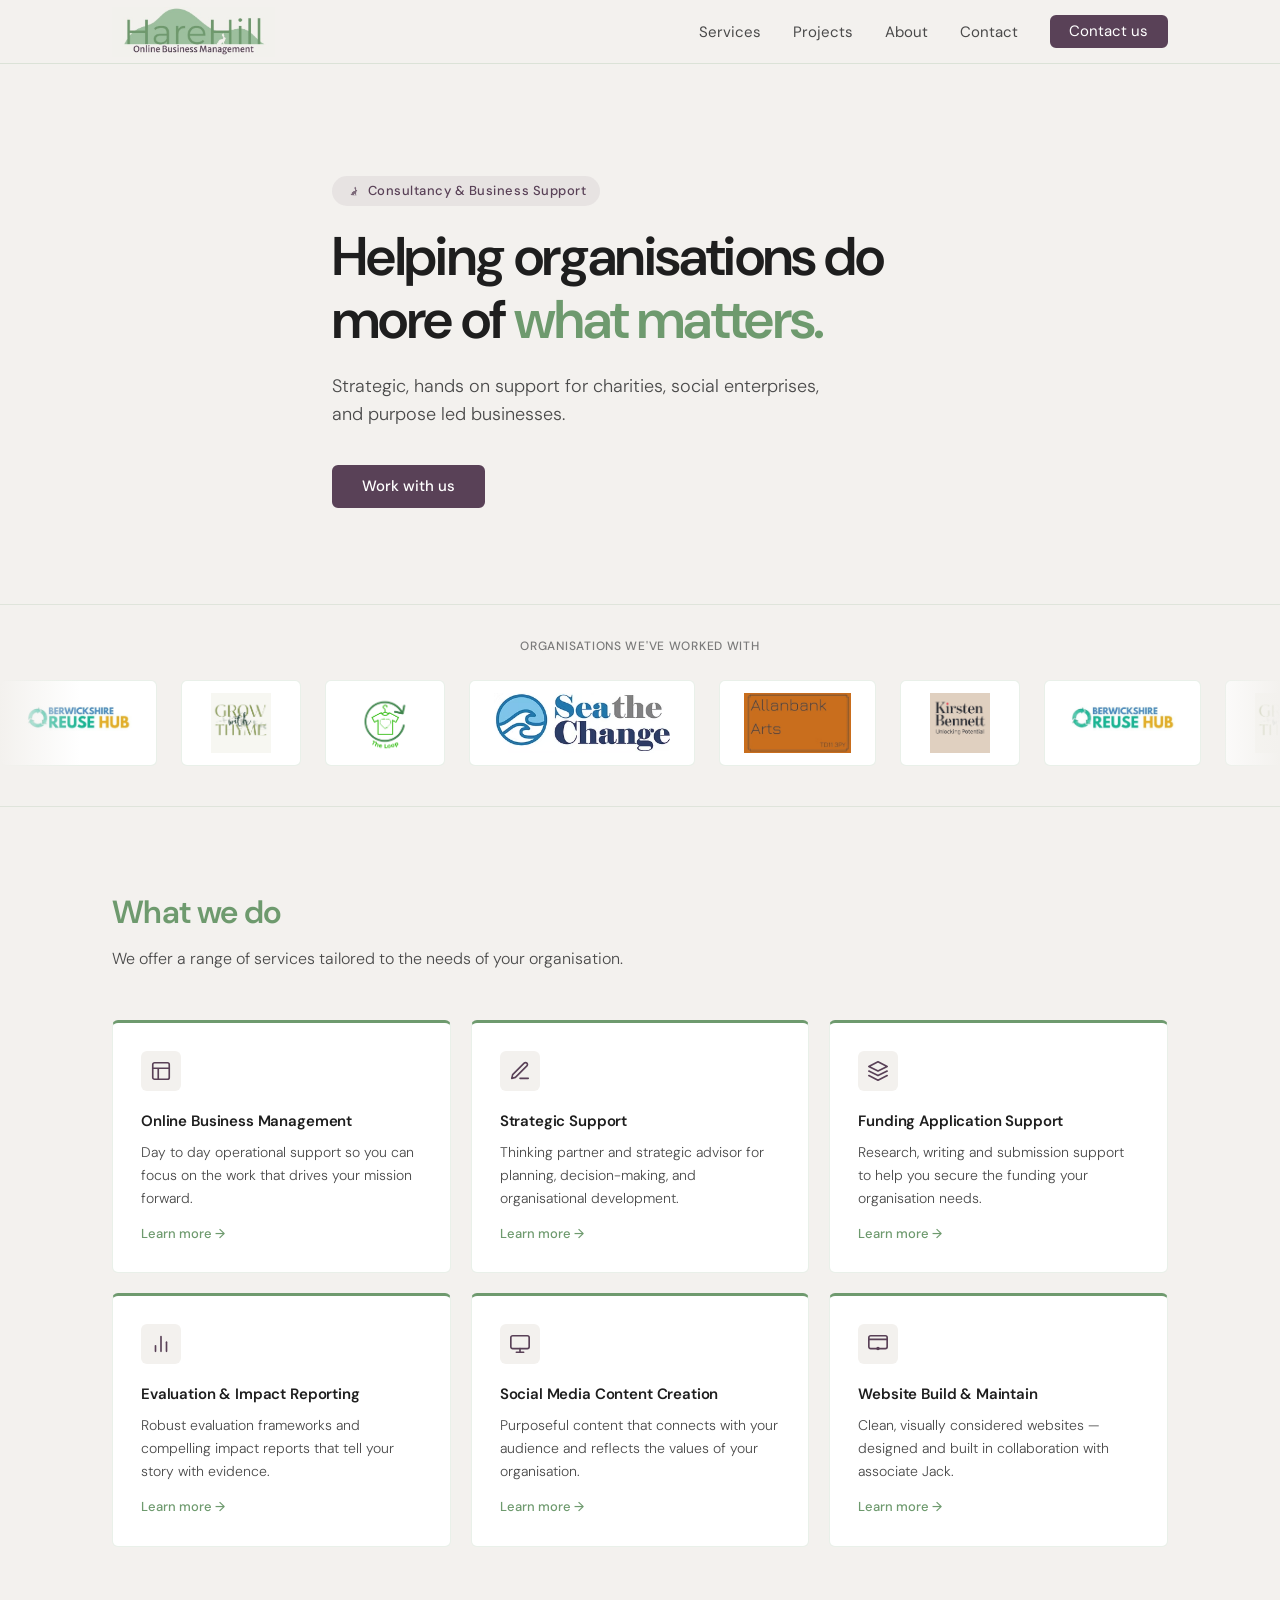
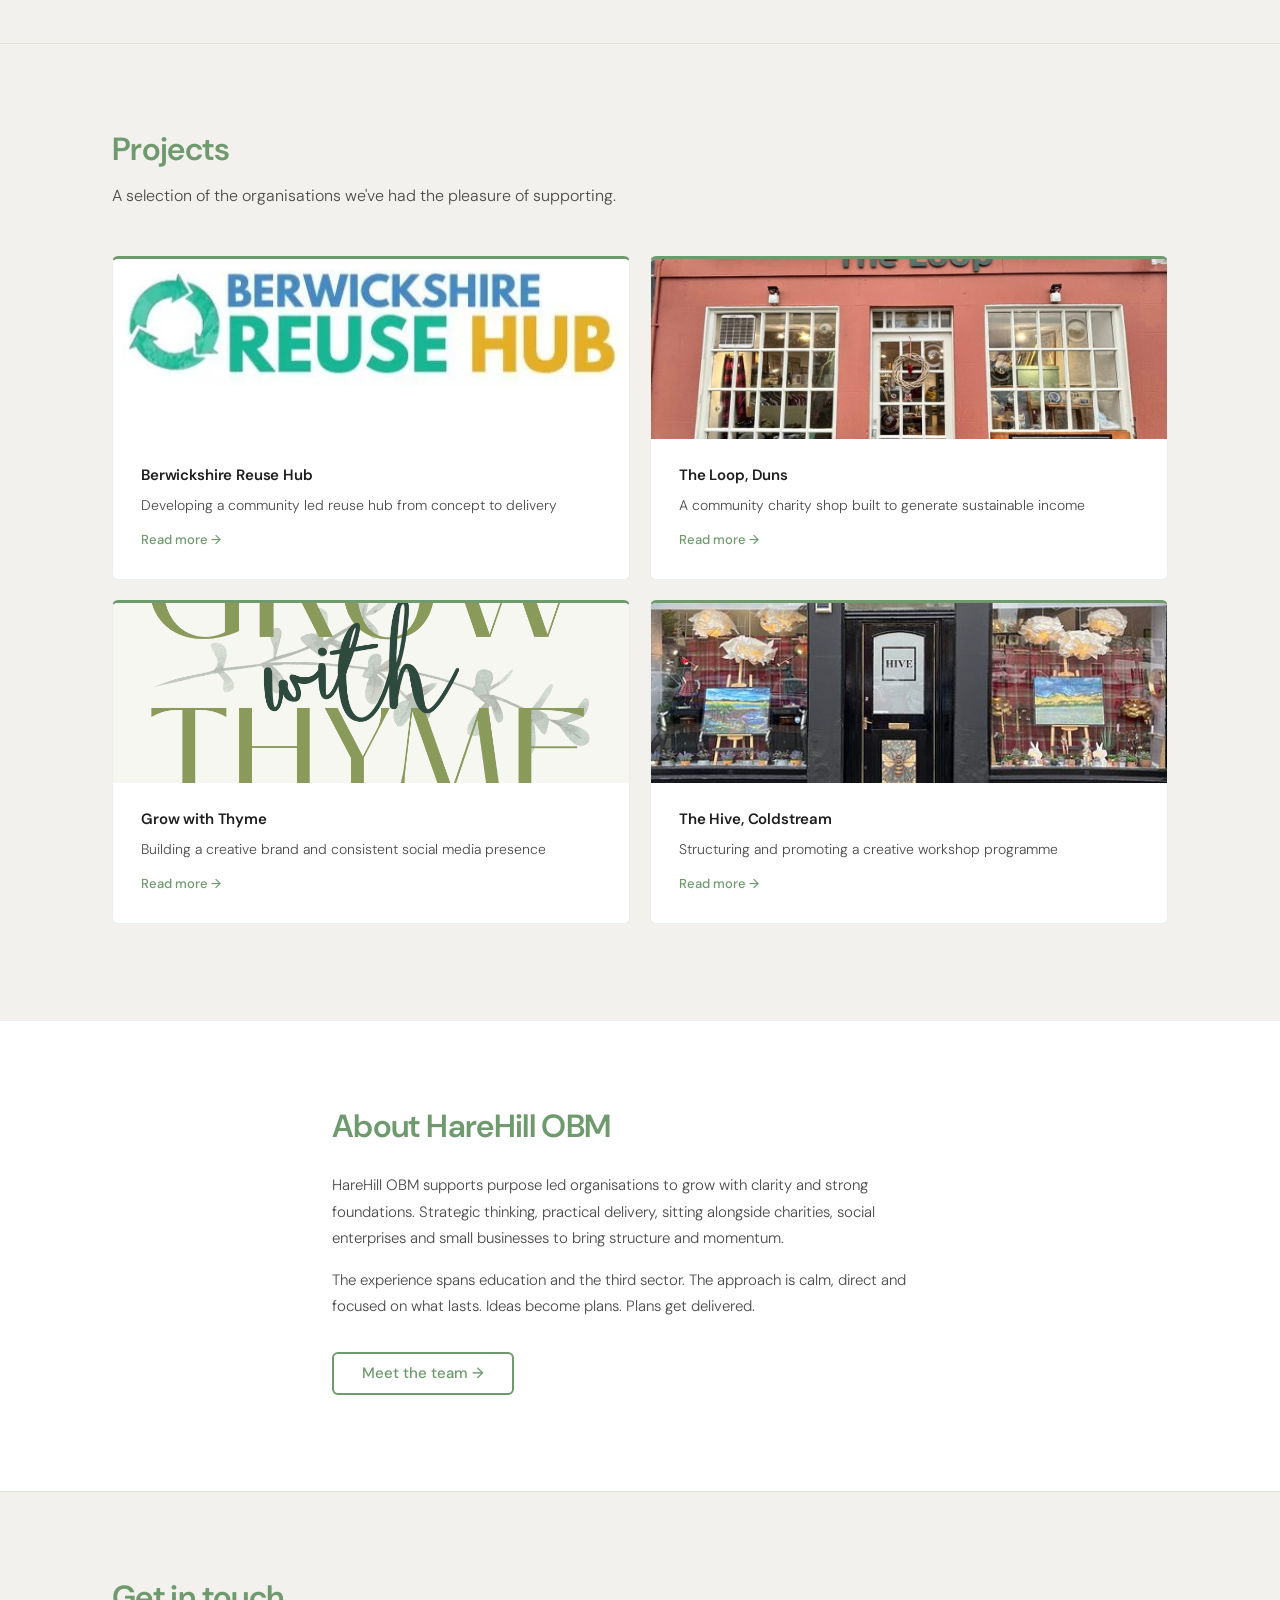
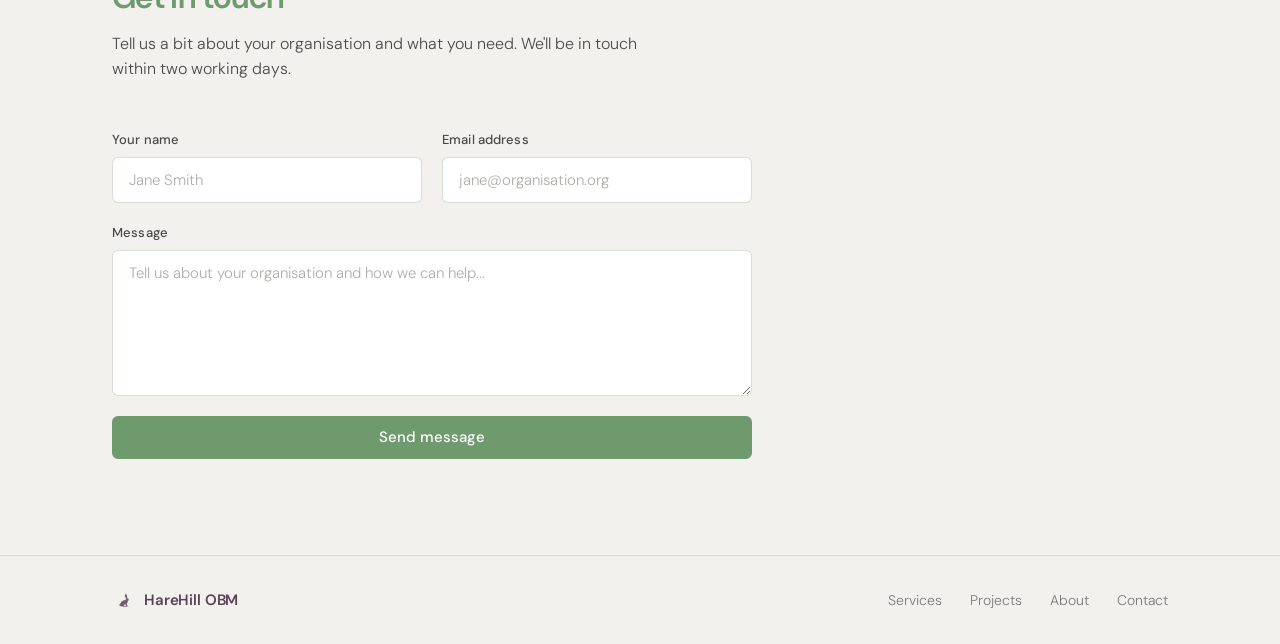
==== commit 7b319df2: "Changing wording to make it read less AI generated" ====
--- a/index.html
+++ b/index.html
@@ -40,7 +40,7 @@
         Consultancy &amp; Business Support
       </p>
       <h1 class="hero__headline">Helping organisations&nbsp;do<br>more of <span class="hero__highlight">what matters.</span></h1>
-      <p class="hero__sub">Strategic, hands-on support for charities, social enterprises, and purpose-led businesses.</p>
+      <p class="hero__sub">Strategic, hands on support for charities, social enterprises, and purpose led businesses.</p>
       <a href="#contact" class="btn btn--plum">Work with us</a>
     </div>
   </section>
@@ -113,7 +113,7 @@
             <svg width="22" height="22" viewBox="0 0 24 24" fill="none" stroke="currentColor" stroke-width="1.8" stroke-linecap="round" stroke-linejoin="round"><rect x="3" y="3" width="18" height="18" rx="2"/><path d="M3 9h18M9 21V9"/></svg>
           </div>
           <h3>Online Business Management</h3>
-          <p>Day-to-day operational support so you can focus on the work that drives your mission forward.</p>
+          <p>Day to day operational support so you can focus on the work that drives your mission forward.</p>
           <a class="card__link" href="services.html#obm">Learn more →</a>
         </div>
 
@@ -158,7 +158,7 @@
             <svg width="22" height="22" viewBox="0 0 24 24" fill="none" stroke="currentColor" stroke-width="1.8" stroke-linecap="round" stroke-linejoin="round"><rect x="2" y="3" width="20" height="14" rx="2"/><path d="M2 7h20"/><circle cx="12" cy="17" r="1"/></svg>
           </div>
           <h3>Website Build &amp; Maintain</h3>
-          <p>Clean, visually considered websites — designed and built in collaboration with associate Jack James.</p>
+          <p>Clean, visually considered websites — designed and built in collaboration with associate Jack.</p>
           <a class="card__link" href="services.html#website">Learn more →</a>
         </div>
 
@@ -179,7 +179,7 @@
           <img src="img/Reuse%20Hub%20Logo.webp" alt="Berwickshire Reuse Hub" onerror="this.style.display='none'">
           <div class="project-card__body">
             <h3>Berwickshire Reuse Hub</h3>
-            <p>Developing a community-led reuse hub from concept to delivery</p>
+            <p>Developing a community led reuse hub from concept to delivery</p>
             <span class="card__link">Read more →</span>
           </div>
         </a>
@@ -220,8 +220,8 @@
     <div class="container about__inner">
       <div class="about__text">
         <h2>About HareHill OBM</h2>
-        <p>HareHill OBM supports purpose-led organisations to grow with clarity and strong foundations. The work blends strategic thinking with practical delivery — sitting alongside charities, social enterprises and small businesses to bring structure, creativity and momentum.</p>
-        <p>Grounded in experience across education and the third sector, the approach is calm, collaborative and focused on what lasts. Ideas become plans. Plans get delivered.</p>
+        <p>HareHill OBM supports purpose led organisations to grow with clarity and strong foundations. Strategic thinking, practical delivery, sitting alongside charities, social enterprises and small businesses to bring structure and momentum.</p>
+        <p>The experience spans education and the third sector. The approach is calm, direct and focused on what lasts. Ideas become plans. Plans get delivered.</p>
         <a href="about.html" class="btn btn--outline">Meet the team →</a>
       </div>
     </div>
@@ -234,7 +234,6 @@
         <h2>Get in touch</h2>
         <p class="section-sub">Tell us a bit about your organisation and what you need. We'll be in touch within two working days.</p>
       </div>
-      <!-- TODO: replace REPLACE_WITH_ID with real Formspree form ID -->
       <form class="contact__form" id="contact-form" action="https://formspree.io/f/xlgadbjd" method="POST">
         <div class="form-row form-row--two">
           <div class="form-group">
@@ -253,7 +252,7 @@
         <button type="submit" class="btn btn--primary">Send message</button>
         <p id="form-error" hidden style="color: var(--plum); font-size: 0.9rem; margin-top: 0.5rem;">Something went wrong — please try again or email us directly.</p>
       </form>
-      <p id="form-success" hidden style="font-size: 1rem; color: var(--green-dark); font-weight: 500; margin-top: 1.5rem;">Thanks — we'll be in touch within two working days.</p>
+      <p id="form-success" hidden style="font-size: 1rem; color: var(--green-dark); font-weight: 500; margin-top: 1.5rem;">Thanks, we will get in touch.</p>
     </div>
   </section>
 
@@ -276,14 +275,14 @@
   <script>
     // Hamburger menu
     const toggle = document.getElementById('nav-toggle');
-    const navLinks = document.querySelector('.nav__links');
+    const navLinksEl = document.querySelector('.nav__links');
     toggle.addEventListener('click', () => {
-      const open = navLinks.classList.toggle('is-open');
+      const open = navLinksEl.classList.toggle('is-open');
       toggle.setAttribute('aria-expanded', open);
     });
-    navLinks.querySelectorAll('a').forEach(a => {
+    navLinksEl.querySelectorAll('a').forEach(a => {
       a.addEventListener('click', () => {
-        navLinks.classList.remove('is-open');
+        navLinksEl.classList.remove('is-open');
         toggle.setAttribute('aria-expanded', 'false');
       });
     });
@@ -347,4 +346,4 @@
   </script>
 
 </body>
-</html>
+</html>
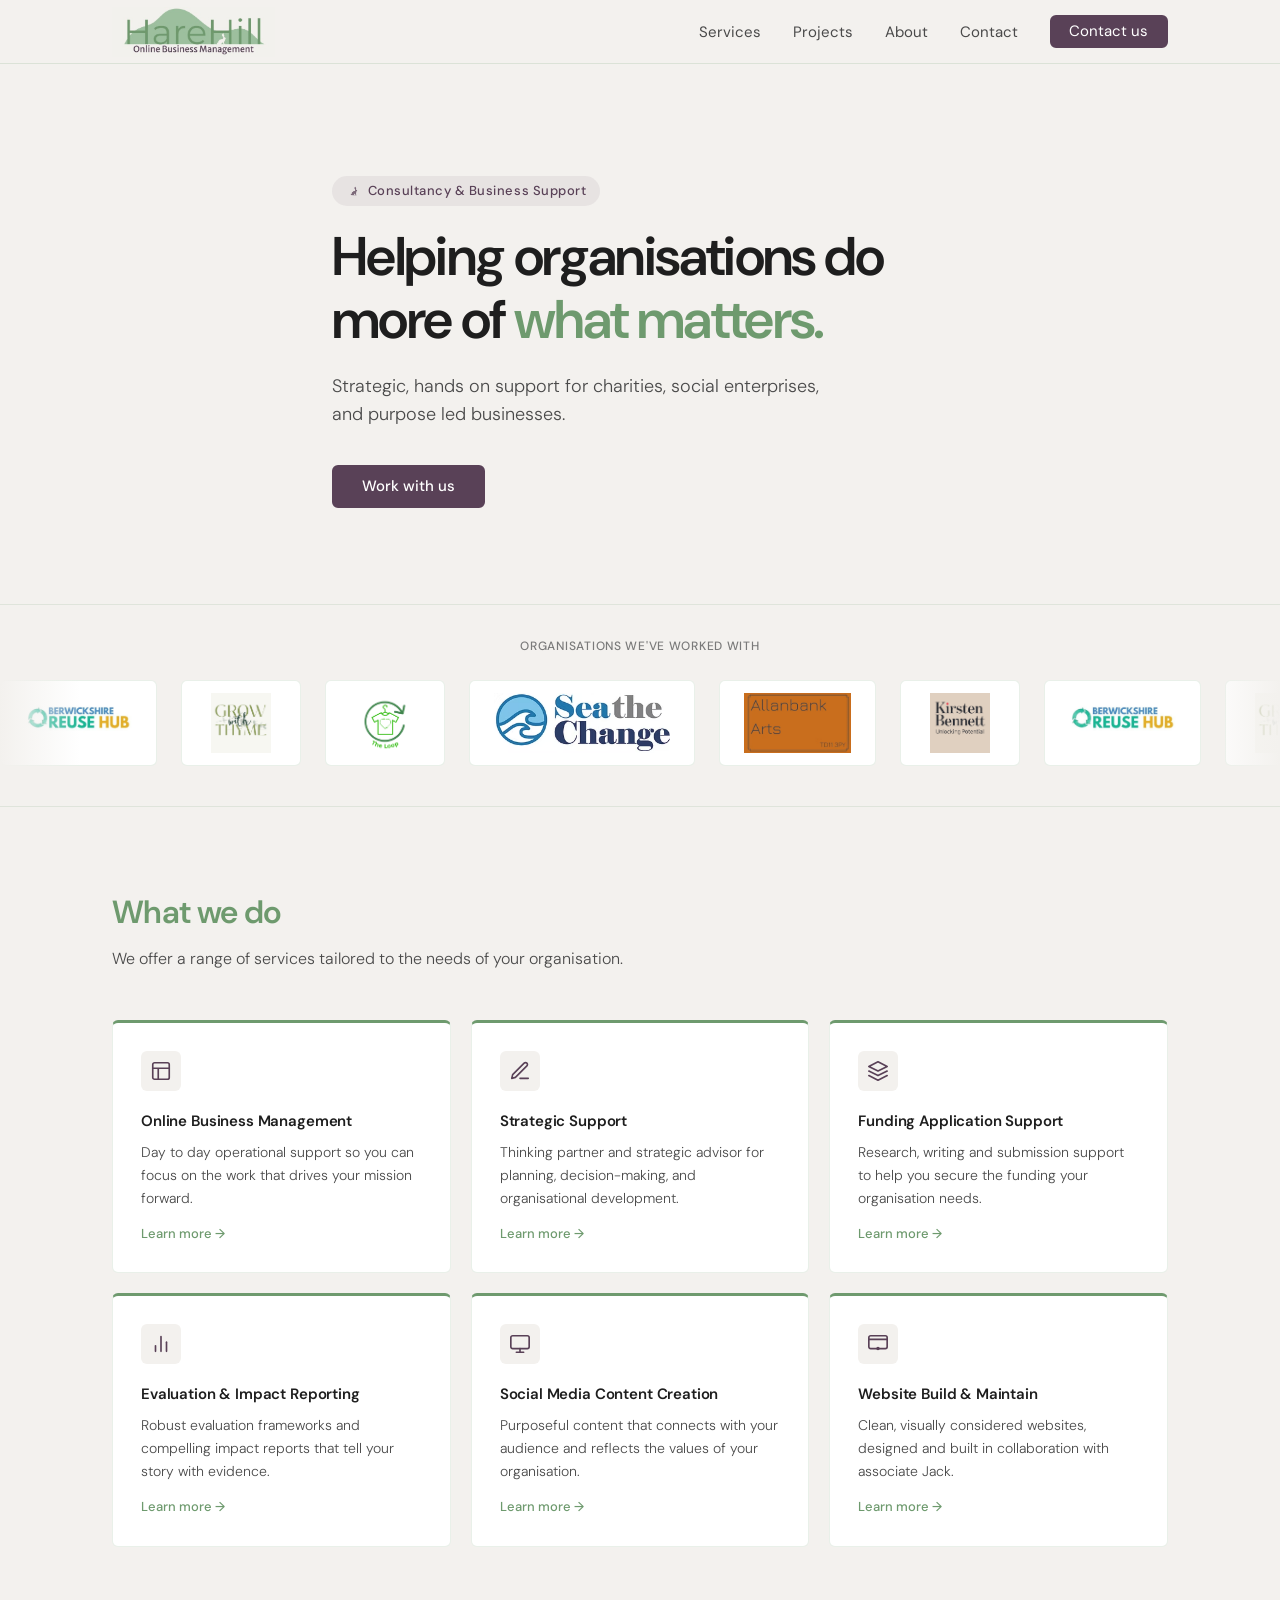
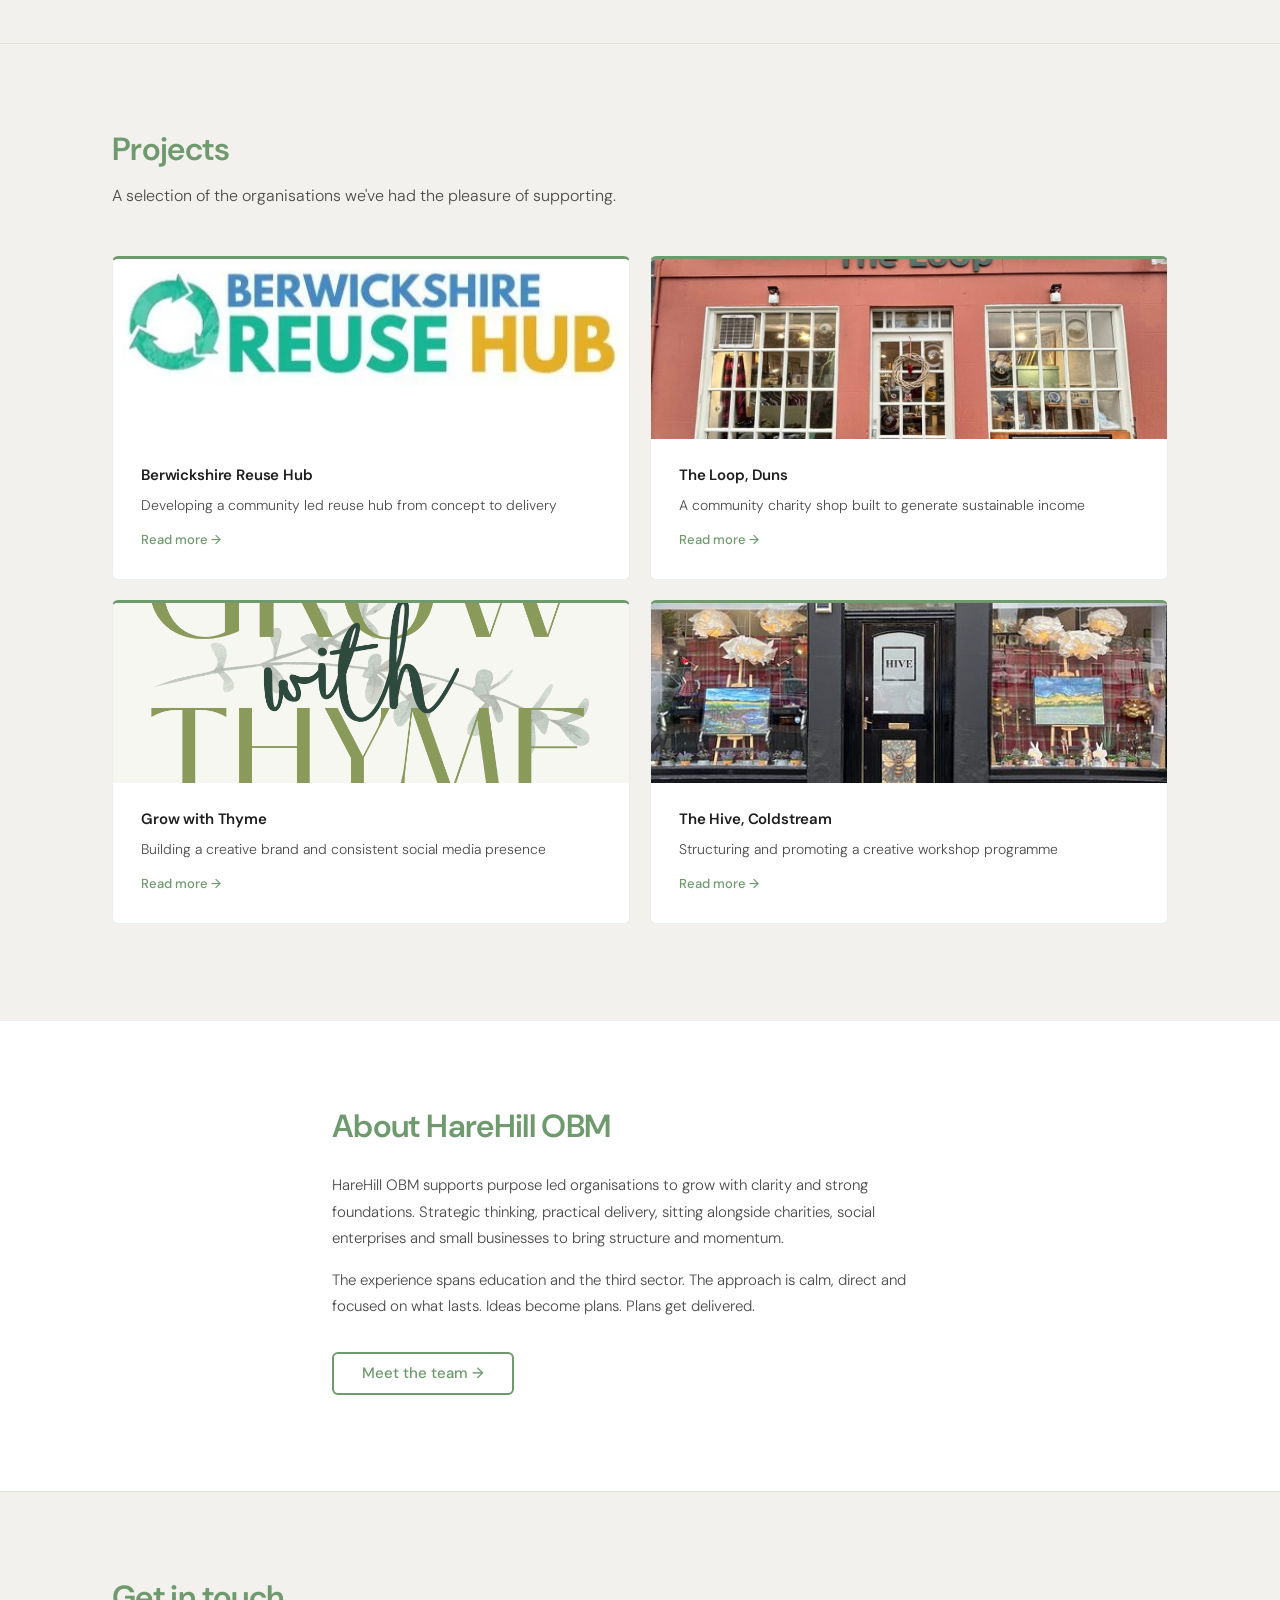
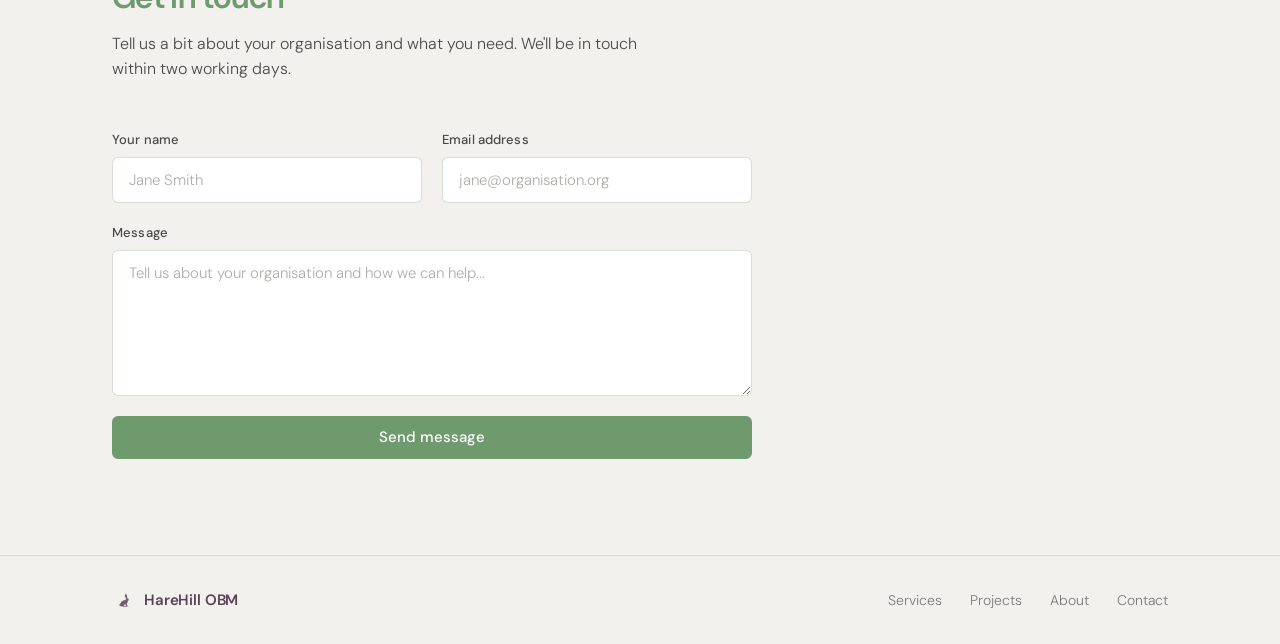
==== commit a5b31bce: "fix: update meta descriptions and improve sentence structure across multiple HTML files" ====
--- a/index.html
+++ b/index.html
@@ -3,7 +3,7 @@
 <head>
   <meta charset="UTF-8">
   <meta name="viewport" content="width=device-width, initial-scale=1.0">
-  <meta name="description" content="HareHill OBM — strategic and hands-on support for charities, social enterprises and purpose-led businesses.">
+  <meta name="description" content="HareHill OBM: strategic and hands-on support for charities, social enterprises and purpose-led businesses.">
   <title>HareHill OBM</title>
   <link rel="icon" type="image/png" href="img/hare.png">
   <link rel="preconnect" href="https://fonts.googleapis.com">
@@ -158,7 +158,7 @@
             <svg width="22" height="22" viewBox="0 0 24 24" fill="none" stroke="currentColor" stroke-width="1.8" stroke-linecap="round" stroke-linejoin="round"><rect x="2" y="3" width="20" height="14" rx="2"/><path d="M2 7h20"/><circle cx="12" cy="17" r="1"/></svg>
           </div>
           <h3>Website Build &amp; Maintain</h3>
-          <p>Clean, visually considered websites — designed and built in collaboration with associate Jack.</p>
+          <p>Clean, visually considered websites, designed and built in collaboration with associate Jack.</p>
           <a class="card__link" href="services.html#website">Learn more →</a>
         </div>
 
@@ -250,7 +250,7 @@
           <textarea id="message" name="message" rows="6" placeholder="Tell us about your organisation and how we can help..."></textarea>
         </div>
         <button type="submit" class="btn btn--primary">Send message</button>
-        <p id="form-error" hidden style="color: var(--plum); font-size: 0.9rem; margin-top: 0.5rem;">Something went wrong — please try again or email us directly.</p>
+        <p id="form-error" hidden style="color: var(--plum); font-size: 0.9rem; margin-top: 0.5rem;">Something went wrong. Please try again or email us directly.</p>
       </form>
       <p id="form-success" hidden style="font-size: 1rem; color: var(--green-dark); font-weight: 500; margin-top: 1.5rem;">Thanks, we will get in touch.</p>
     </div>
@@ -312,7 +312,7 @@
 
     sections.forEach(s => observer.observe(s));
 
-    // Contact form — Formspree handler
+    // Contact form: Formspree handler
     const form = document.getElementById('contact-form');
     const successMsg = document.getElementById('form-success');
     const errorMsg = document.getElementById('form-error');
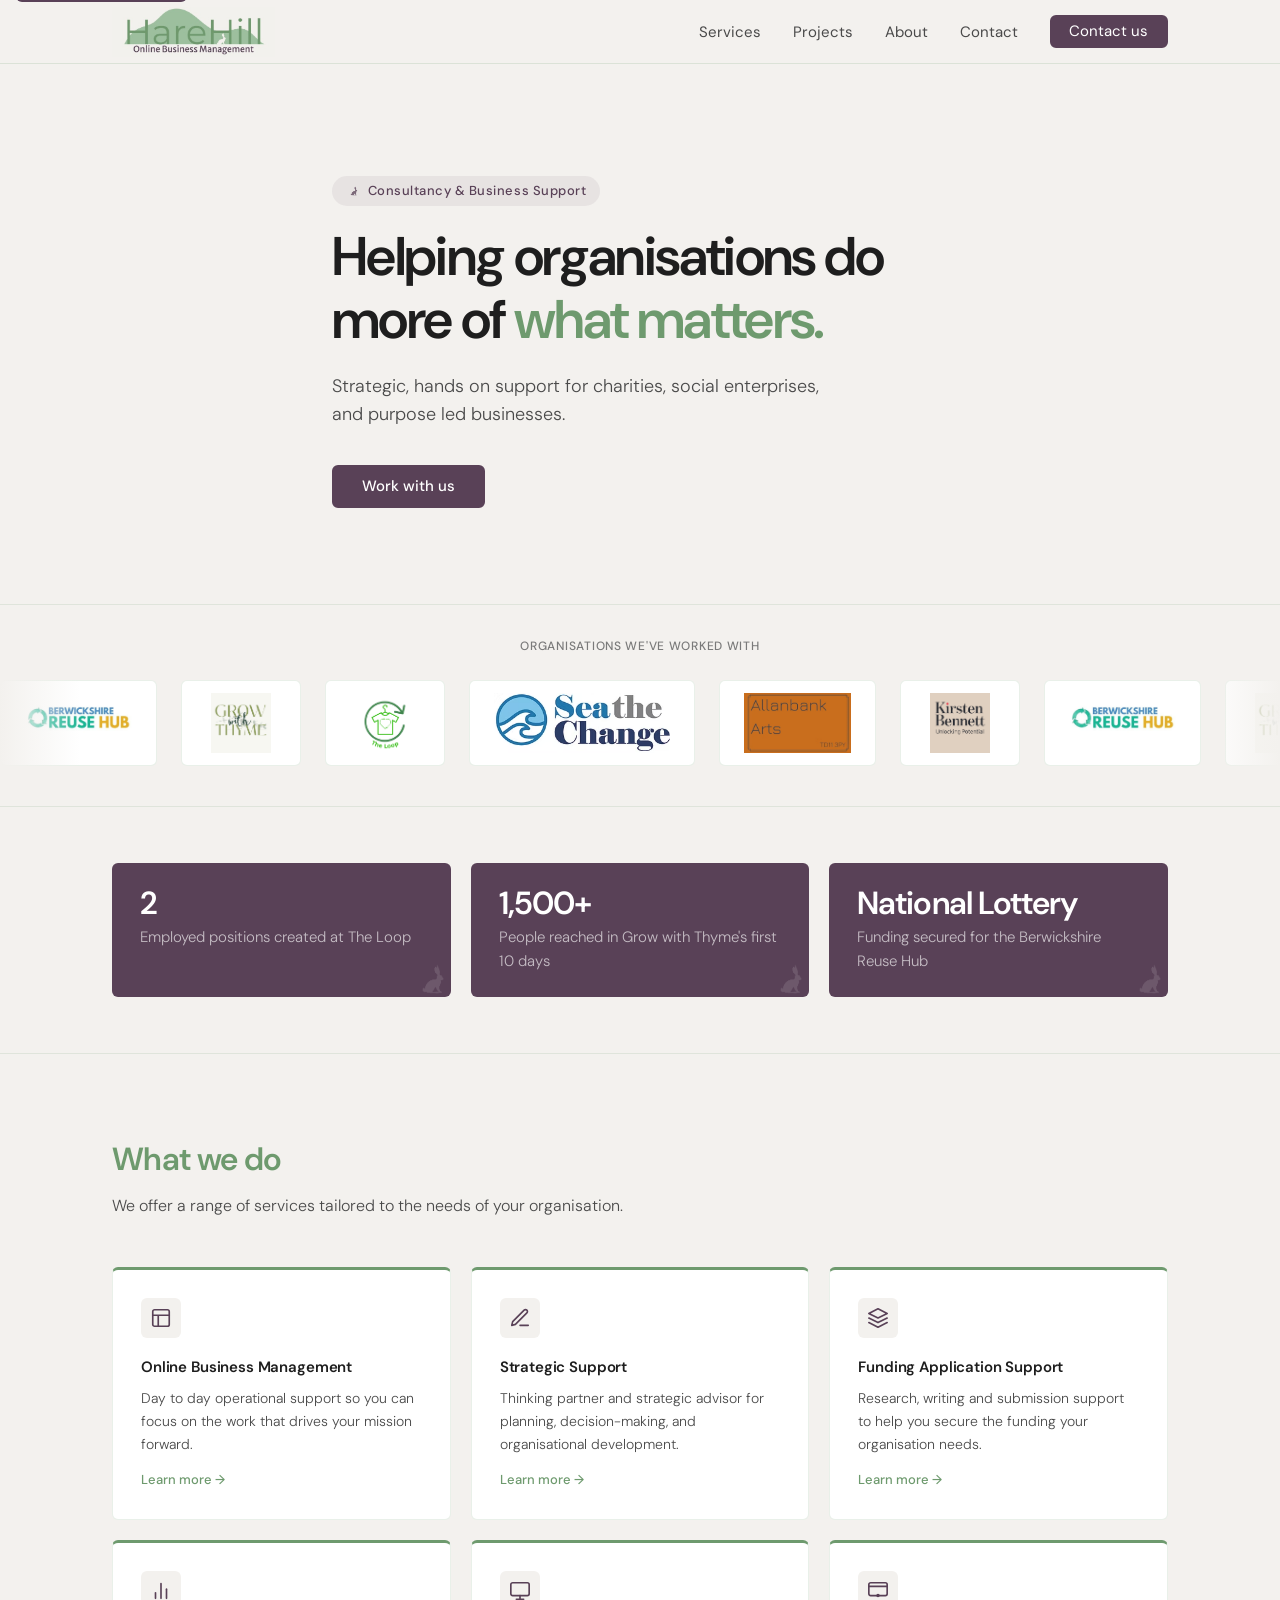
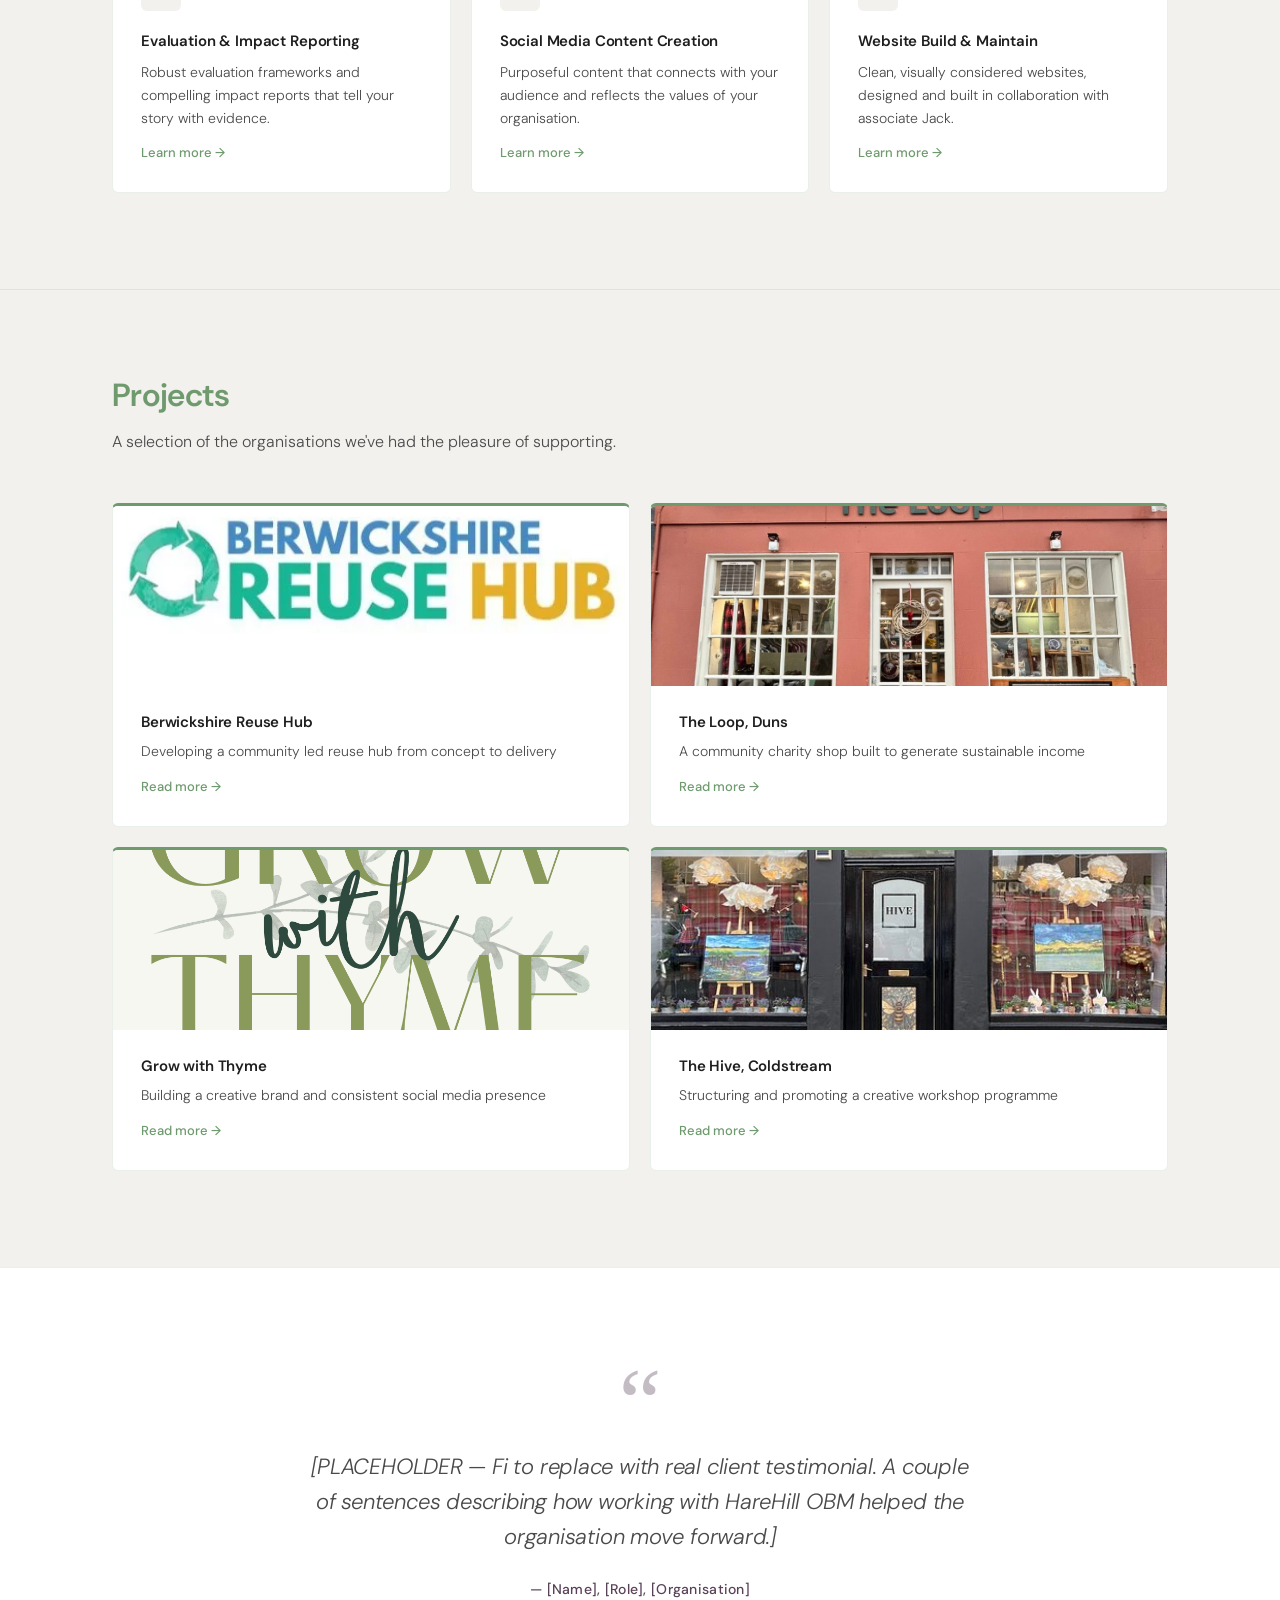
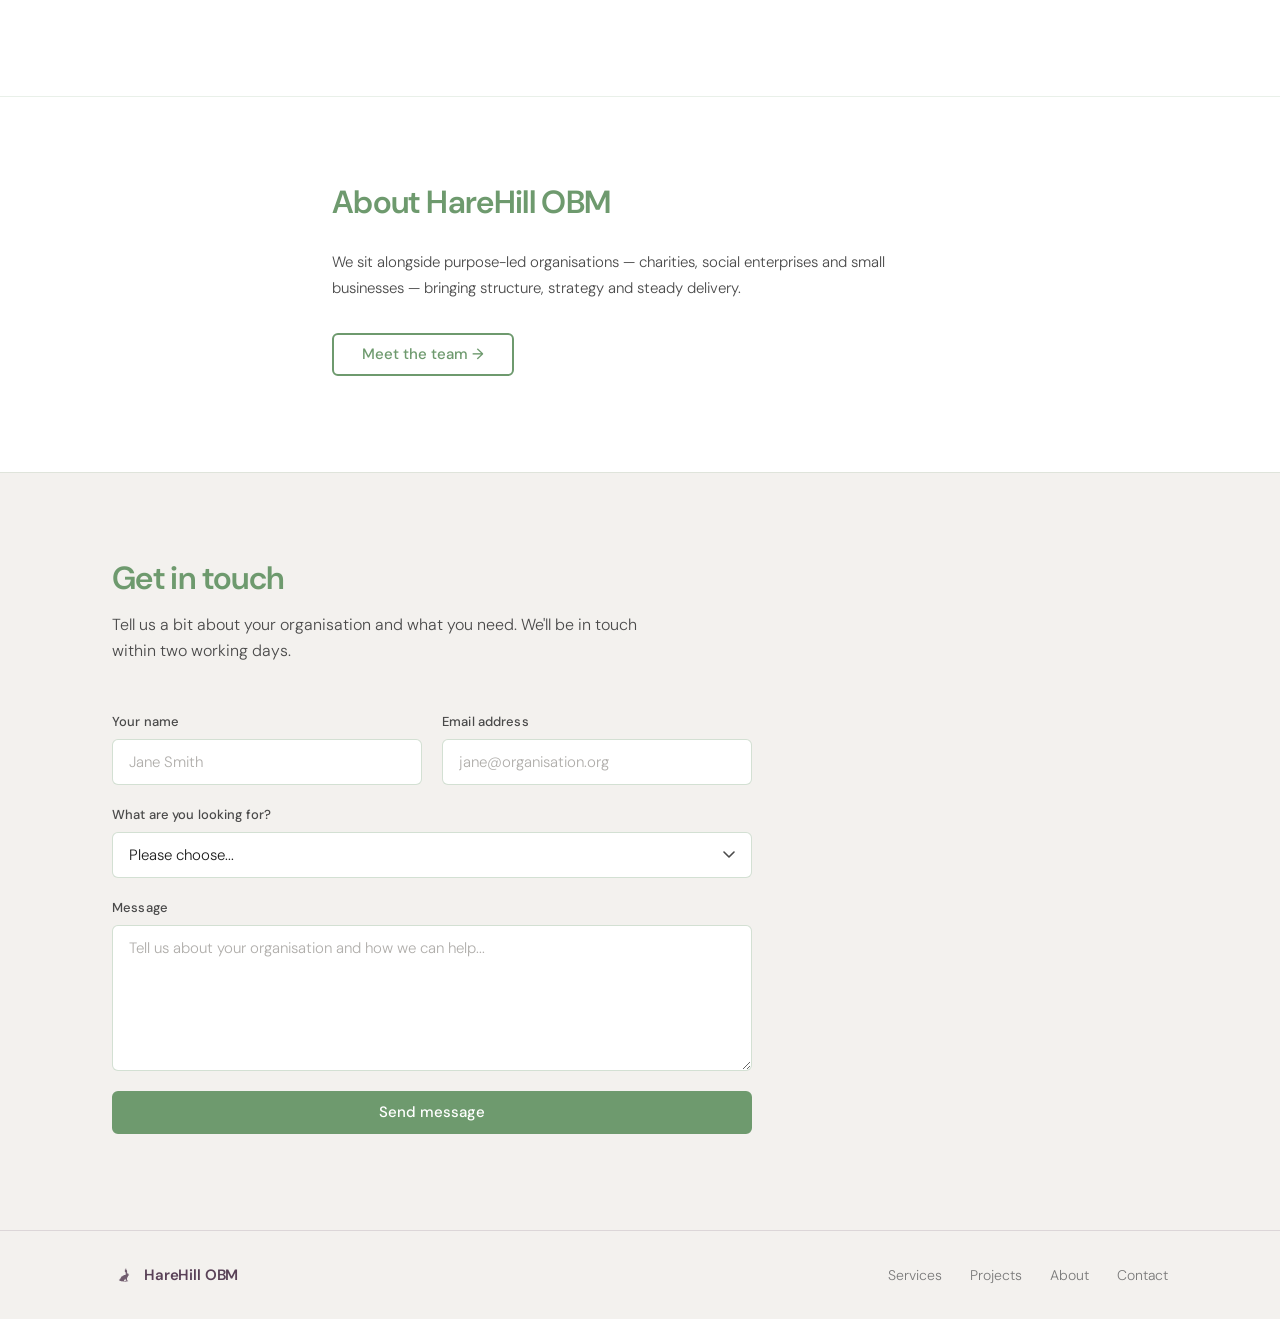
==== commit 6d50b134: "feat: add 404 page, enhance SEO metadata, and implement skip link for accessibility" ====
--- a/index.html
+++ b/index.html
@@ -6,12 +6,30 @@
   <meta name="description" content="HareHill OBM: strategic and hands-on support for charities, social enterprises and purpose-led businesses.">
   <title>HareHill OBM</title>
   <link rel="icon" type="image/png" href="img/hare.png">
+  <link rel="canonical" href="https://harehillobm.com/">
+
+  <!-- Open Graph -->
+  <meta property="og:type" content="website">
+  <meta property="og:url" content="https://harehillobm.com/">
+  <meta property="og:title" content="HareHill OBM">
+  <meta property="og:description" content="HareHill OBM: strategic and hands-on support for charities, social enterprises and purpose-led businesses.">
+  <!-- TODO: replace with a proper 1200x630 OG image -->
+  <meta property="og:image" content="https://harehillobm.com/img/HareHill%20Logo.png">
+
+  <!-- Twitter Card -->
+  <meta name="twitter:card" content="summary_large_image">
+  <meta name="twitter:title" content="HareHill OBM">
+  <meta name="twitter:description" content="HareHill OBM: strategic and hands-on support for charities, social enterprises and purpose-led businesses.">
+  <meta name="twitter:image" content="https://harehillobm.com/img/HareHill%20Logo.png">
+
   <link rel="preconnect" href="https://fonts.googleapis.com">
   <link rel="preconnect" href="https://fonts.gstatic.com" crossorigin>
   <link href="https://fonts.googleapis.com/css2?family=DM+Sans:ital,opsz,wght@0,9..40,300;0,9..40,400;0,9..40,500;0,9..40,600;1,9..40,300&display=swap" rel="stylesheet">
   <link rel="stylesheet" href="style.css">
 </head>
 <body>
+
+  <a href="#main" class="skip-link">Skip to main content</a>
 
   <!-- NAV -->
   <header class="nav" id="nav">
@@ -34,7 +52,7 @@
 
   <!-- HERO -->
   <section class="hero" id="hero">
-    <div class="container hero__inner">
+    <div class="container hero__inner" id="main">
       <p class="hero__eyebrow">
         <img src="img/hare.png" alt="" aria-hidden="true">
         Consultancy &amp; Business Support
@@ -99,6 +117,29 @@
     </div>
   </section>
 
+  <!-- STAT STRIP -->
+  <section class="stat-strip" aria-label="Outcomes">
+    <div class="container">
+      <div class="stat-strip__grid">
+        <div class="about__stat stat-strip__item">
+          <span class="about__stat-num">2</span>
+          <span class="about__stat-label">Employed positions created at The Loop</span>
+          <img src="img/hare.png" alt="" aria-hidden="true" class="stat__hare">
+        </div>
+        <div class="about__stat stat-strip__item">
+          <span class="about__stat-num">1,500+</span>
+          <span class="about__stat-label">People reached in Grow with Thyme's first 10 days</span>
+          <img src="img/hare.png" alt="" aria-hidden="true" class="stat__hare">
+        </div>
+        <div class="about__stat stat-strip__item">
+          <span class="about__stat-num">National Lottery</span>
+          <span class="about__stat-label">Funding secured for the Berwickshire Reuse Hub</span>
+          <img src="img/hare.png" alt="" aria-hidden="true" class="stat__hare">
+        </div>
+      </div>
+    </div>
+  </section>
+
   <!-- SERVICES -->
   <section class="services" id="services">
     <div class="container">
@@ -215,13 +256,25 @@
     </div>
   </section>
 
+  <!-- TESTIMONIALS -->
+  <section class="testimonials" aria-label="What clients say">
+    <div class="container">
+      <!-- TODO: Fi to provide real quote -->
+      <figure class="testimonial">
+        <blockquote class="testimonial__quote">
+          [PLACEHOLDER — Fi to replace with real client testimonial. A couple of sentences describing how working with HareHill OBM helped the organisation move forward.]
+        </blockquote>
+        <figcaption class="testimonial__cite">— [Name], [Role], [Organisation]</figcaption>
+      </figure>
+    </div>
+  </section>
+
   <!-- ABOUT -->
   <section class="about" id="about">
     <div class="container about__inner">
       <div class="about__text">
         <h2>About HareHill OBM</h2>
-        <p>HareHill OBM supports purpose led organisations to grow with clarity and strong foundations. Strategic thinking, practical delivery, sitting alongside charities, social enterprises and small businesses to bring structure and momentum.</p>
-        <p>The experience spans education and the third sector. The approach is calm, direct and focused on what lasts. Ideas become plans. Plans get delivered.</p>
+        <p>We sit alongside purpose-led organisations — charities, social enterprises and small businesses — bringing structure, strategy and steady delivery.</p>
         <a href="about.html" class="btn btn--outline">Meet the team →</a>
       </div>
     </div>
@@ -244,6 +297,20 @@
             <label for="email">Email address</label>
             <input type="email" id="email" name="email" placeholder="jane@organisation.org" autocomplete="email">
           </div>
+        </div>
+        <div class="form-group">
+          <label for="enquiry_type">What are you looking for?</label>
+          <select id="enquiry_type" name="enquiry_type">
+            <option value="" disabled selected>Please choose...</option>
+            <option value="Online Business Management">Online Business Management</option>
+            <option value="Strategic Support">Strategic Support</option>
+            <option value="Funding Application Support">Funding Application Support</option>
+            <option value="Evaluation &amp; Impact Reporting">Evaluation &amp; Impact Reporting</option>
+            <option value="Social Media Content Creation">Social Media Content Creation</option>
+            <option value="Website Build &amp; Maintain">Website Build &amp; Maintain</option>
+            <option value="Just having a chat">Just having a chat</option>
+            <option value="Something else">Something else</option>
+          </select>
         </div>
         <div class="form-group">
           <label for="message">Message</label>
@@ -346,4 +413,4 @@
   </script>
 
 </body>
-</html>+</html>
--- a/style.css
+++ b/style.css
@@ -1142,3 +1142,302 @@
     gap: 1.25rem;
   }
 }
+
+/* ── Skip to content link ─────────────────────────────────── */
+.skip-link {
+  position: absolute;
+  top: -40px;
+  left: 1rem;
+  background: var(--plum);
+  color: var(--white);
+  padding: 0.6rem 1rem;
+  border-radius: var(--radius);
+  font-size: 0.875rem;
+  font-weight: 500;
+  z-index: 200;
+  transition: top 0.15s;
+}
+
+.skip-link:focus {
+  top: 0.75rem;
+  outline: 2px solid var(--plum);
+  outline-offset: 2px;
+}
+
+/* ── Global focus-visible styles ──────────────────────────── */
+a:focus-visible,
+button:focus-visible,
+input:focus-visible,
+textarea:focus-visible,
+select:focus-visible,
+summary:focus-visible,
+.btn:focus-visible,
+.card__link:focus-visible {
+  outline: 2px solid var(--plum);
+  outline-offset: 2px;
+  border-radius: var(--radius);
+}
+
+/* ── Stat strip (homepage) ────────────────────────────────── */
+.stat-strip {
+  padding: 3.5rem 0;
+  border-top: 1px solid rgba(110,154,110,0.15);
+}
+
+.stat-strip__grid {
+  display: grid;
+  grid-template-columns: repeat(3, 1fr);
+  gap: 1.25rem;
+}
+
+.stat-strip__item {
+  padding: 1.5rem 1.75rem;
+  gap: 0.35rem;
+}
+
+.stat-strip__item .about__stat-num {
+  font-size: clamp(1.6rem, 2.5vw, 2.1rem);
+}
+
+.stat-strip__item .about__stat-label {
+  font-size: 0.9375rem;
+}
+
+@media (max-width: 768px) {
+  .stat-strip__grid {
+    grid-template-columns: 1fr;
+  }
+}
+
+/* ── Testimonials (homepage) ──────────────────────────────── */
+.testimonials {
+  padding: 5rem 0;
+  border-top: 1px solid rgba(110,154,110,0.15);
+  background: var(--white);
+}
+
+.testimonial {
+  max-width: 720px;
+  margin-inline: auto;
+  padding: 1rem 1.5rem;
+  position: relative;
+  text-align: center;
+}
+
+.testimonial::before {
+  content: "“";
+  display: block;
+  font-family: Georgia, 'Times New Roman', serif;
+  font-size: 6rem;
+  line-height: 0.8;
+  color: var(--plum);
+  opacity: 0.35;
+  margin-bottom: 0.5rem;
+}
+
+.testimonial__quote {
+  font-style: italic;
+  font-size: clamp(1.125rem, 2vw, 1.375rem);
+  font-weight: 300;
+  color: var(--ink-mid);
+  line-height: 1.6;
+  margin-bottom: 1.5rem;
+  letter-spacing: -0.01em;
+}
+
+.testimonial__cite {
+  font-size: 0.875rem;
+  font-weight: 500;
+  color: var(--plum);
+  font-style: normal;
+  letter-spacing: 0.02em;
+  display: block;
+}
+
+/* ── Select field (contact form) ──────────────────────────── */
+.form-group select {
+  font-family: var(--font);
+  font-size: 0.9375rem;
+  font-weight: 300;
+  color: var(--ink);
+  background: var(--white);
+  border: 1px solid rgba(110,154,110,0.3);
+  border-radius: var(--radius);
+  padding: 0.75rem 1rem;
+  outline: none;
+  transition: border-color 0.15s;
+  appearance: none;
+  -webkit-appearance: none;
+  background-image: url("data:image/svg+xml;charset=UTF-8,%3Csvg xmlns='http://www.w3.org/2000/svg' width='12' height='8' viewBox='0 0 12 8'%3E%3Cpath fill='none' stroke='%234a4a4a' stroke-width='1.6' stroke-linecap='round' stroke-linejoin='round' d='M1 1l5 5 5-5'/%3E%3C/svg%3E");
+  background-repeat: no-repeat;
+  background-position: right 1rem center;
+  background-size: 12px 8px;
+  padding-right: 2.5rem;
+}
+
+.form-group select:focus {
+  border-color: var(--green-dark);
+}
+
+/* ── How we work (services) ───────────────────────────────── */
+.how-we-work {
+  padding: 5rem 0;
+}
+
+.how-we-work__grid {
+  display: grid;
+  grid-template-columns: repeat(3, 1fr);
+  gap: 1.25rem;
+}
+
+.how-we-work__step {
+  display: inline-block;
+  font-size: 0.8125rem;
+  font-weight: 600;
+  color: var(--plum);
+  letter-spacing: 0.08em;
+  margin-bottom: 0.85rem;
+}
+
+@media (max-width: 768px) {
+  .how-we-work__grid {
+    grid-template-columns: 1fr;
+  }
+}
+
+/* ── FAQ (services) ───────────────────────────────────────── */
+.faq {
+  padding: 5rem 0 6rem;
+  border-top: 1px solid rgba(110,154,110,0.15);
+  background: var(--white);
+}
+
+.faq__list {
+  max-width: 760px;
+  display: flex;
+  flex-direction: column;
+  gap: 0.75rem;
+}
+
+.faq__item {
+  background: var(--cream);
+  border: 1px solid rgba(110,154,110,0.18);
+  border-left: 3px solid var(--green-dark);
+  border-radius: var(--radius);
+  padding: 1rem 1.25rem;
+  transition: border-color 0.18s;
+}
+
+.faq__item[open] {
+  border-left-color: var(--plum);
+}
+
+.faq__item summary {
+  cursor: pointer;
+  font-size: 0.9375rem;
+  font-weight: 500;
+  color: var(--ink);
+  list-style: none;
+  display: flex;
+  align-items: center;
+  justify-content: space-between;
+  gap: 1rem;
+}
+
+.faq__item summary::-webkit-details-marker {
+  display: none;
+}
+
+.faq__item summary::after {
+  content: "+";
+  font-size: 1.25rem;
+  font-weight: 400;
+  color: var(--plum);
+  flex-shrink: 0;
+  transition: transform 0.2s;
+  line-height: 1;
+}
+
+.faq__item[open] summary::after {
+  content: "−";
+}
+
+.faq__item p {
+  font-size: 0.9375rem;
+  color: var(--ink-mid);
+  font-weight: 300;
+  line-height: 1.75;
+  margin-top: 0.85rem;
+}
+
+/* ── About page CTA ───────────────────────────────────────── */
+.about-cta {
+  border-top: 1px solid rgba(110,154,110,0.15);
+}
+
+/* ── 404 page ─────────────────────────────────────────────── */
+.not-found {
+  padding: 5rem 0 6rem;
+}
+
+.not-found__inner {
+  max-width: 640px;
+  text-align: center;
+}
+
+.not-found__hare {
+  height: 64px;
+  width: auto;
+  margin: 0 auto 1.5rem;
+  opacity: 0.5;
+}
+
+.not-found__eyebrow {
+  display: inline-block;
+  background: rgba(89,65,87,0.08);
+  color: var(--plum);
+  border-radius: 999px;
+  padding: 0.3rem 0.85rem;
+  font-size: 0.8125rem;
+  font-weight: 500;
+  letter-spacing: 0.08em;
+  margin-bottom: 1.25rem;
+}
+
+.not-found__headline {
+  font-size: clamp(1.8rem, 4vw, 2.6rem);
+  font-weight: 600;
+  line-height: 1.2;
+  letter-spacing: -0.03em;
+  color: var(--ink);
+  margin-bottom: 1rem;
+}
+
+.not-found__sub {
+  font-size: 1.0625rem;
+  color: var(--ink-mid);
+  font-weight: 300;
+  line-height: 1.7;
+  margin-bottom: 2.25rem;
+  max-width: 520px;
+  margin-inline: auto;
+}
+
+.not-found__links {
+  display: flex;
+  flex-wrap: wrap;
+  justify-content: center;
+  gap: 0.5rem 1.5rem;
+}
+
+.not-found__links a {
+  font-size: 0.9375rem;
+  font-weight: 500;
+  color: var(--green-dark);
+  padding: 0.5rem 0.25rem;
+  transition: color 0.15s;
+}
+
+.not-found__links a:hover {
+  color: var(--plum);
+}
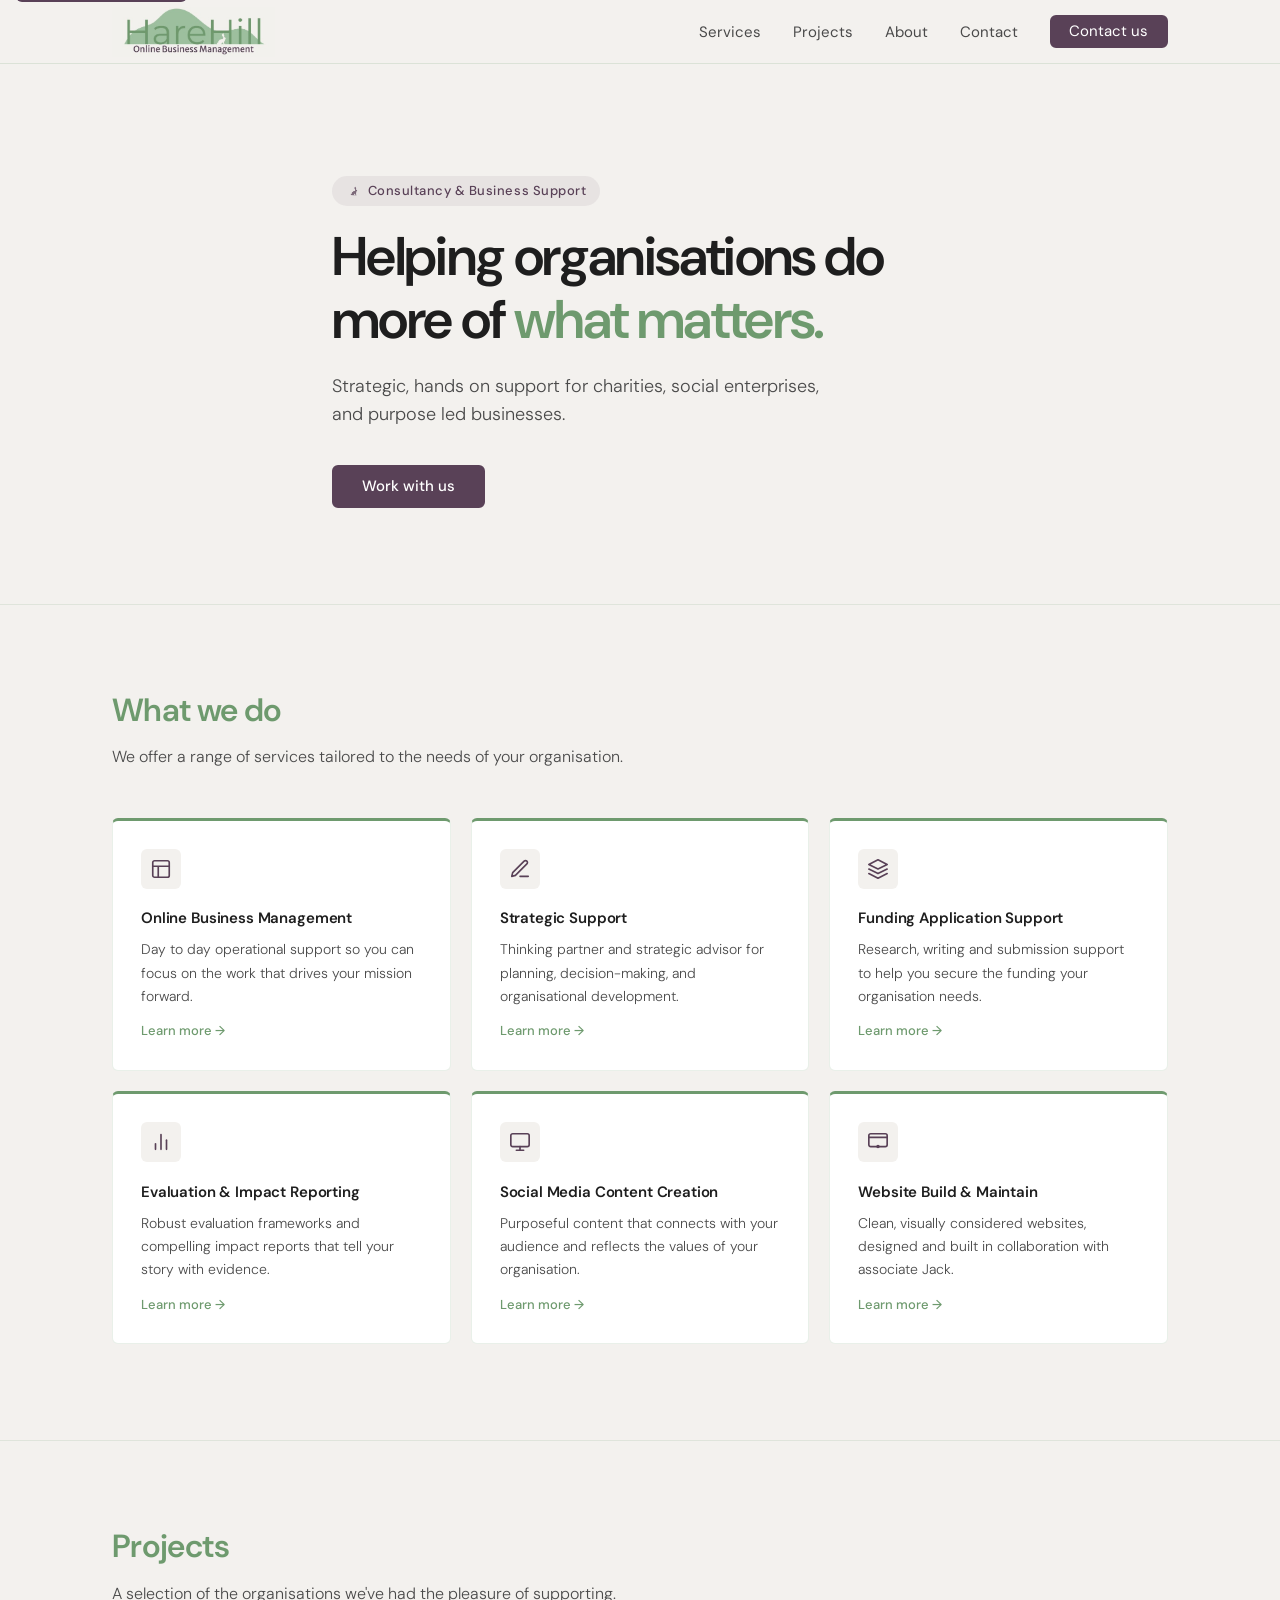
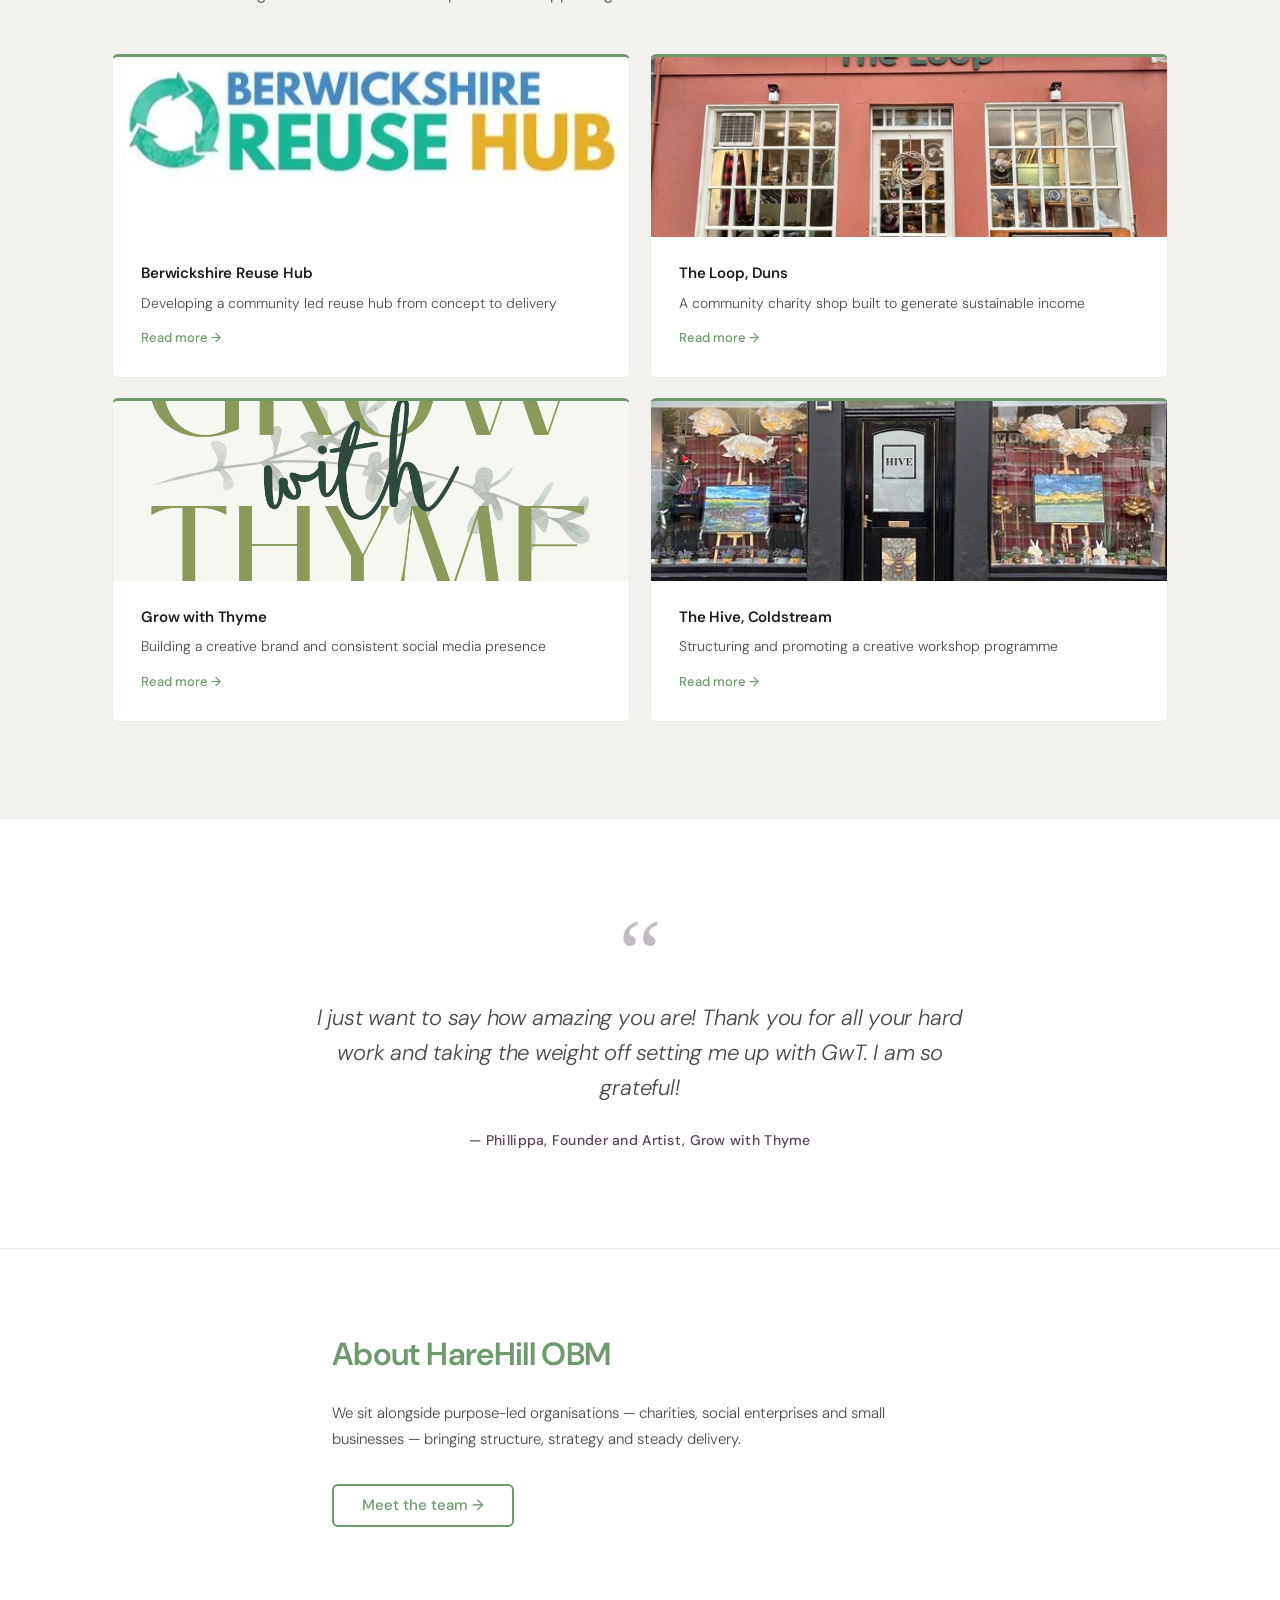
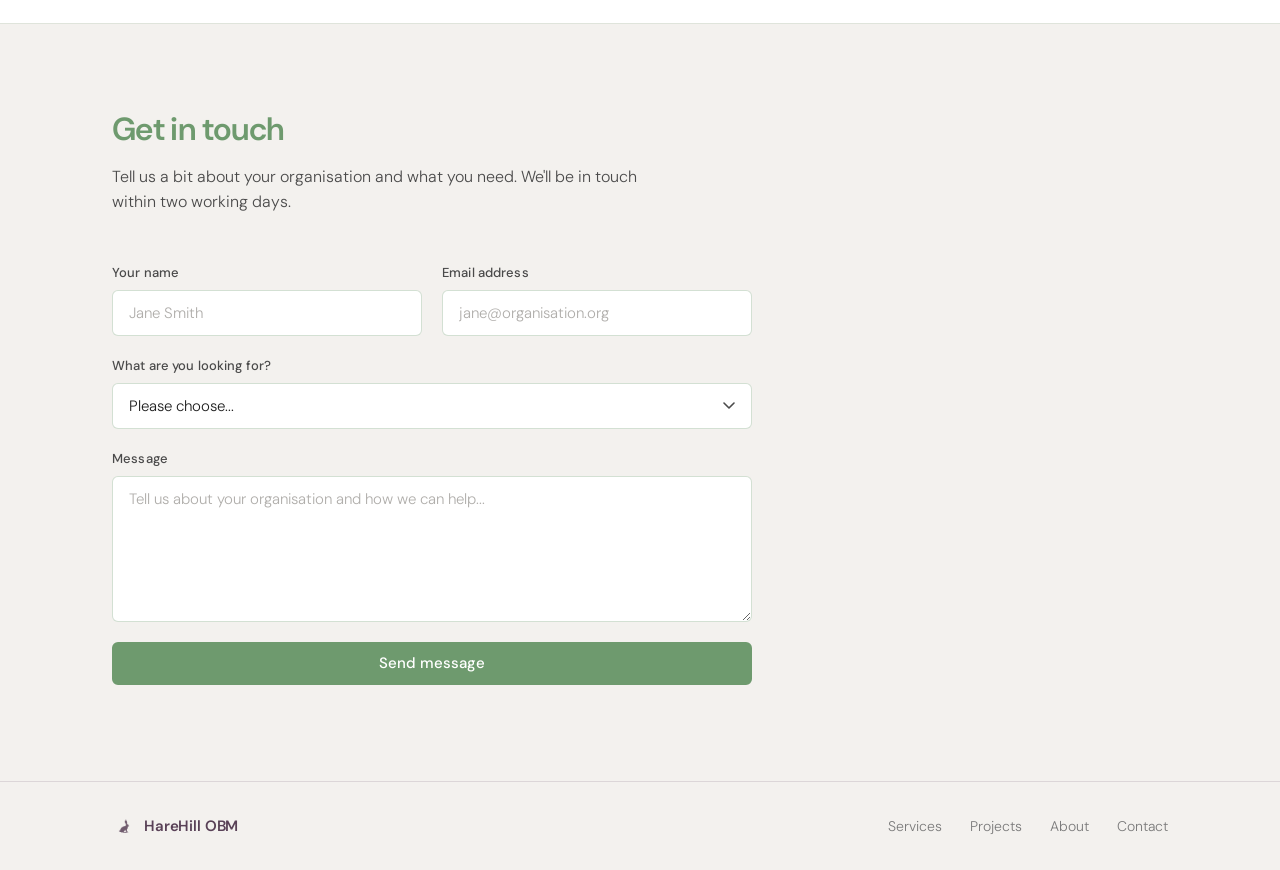
==== commit 373df4a4: "feat: update about page, testimonial, and FAQ - Remove scrolling logo wheel (marquee) and statistics" ====
--- a/index.html
+++ b/index.html
@@ -63,83 +63,6 @@
     </div>
   </section>
 
-  <!-- CLIENTS & PARTNERS -->
-  <section class="clients" aria-label="Clients and partners">
-    <div class="container">
-      <p class="clients__label">Organisations we've worked with</p>
-    </div>
-    <div class="marquee" aria-hidden="true">
-      <div class="marquee__track">
-        <div class="marquee__item">
-          <img src="img/Reuse%20Hub%20Logo.webp" alt="Berwickshire Reuse Hub" onerror="this.style.display='none'">
-        </div>
-        <div class="marquee__item">
-          <img src="img/Grow%20With%20Thyme%20Logo.png" alt="Grow with Thyme" onerror="this.style.display='none'">
-        </div>
-        <div class="marquee__item">
-          <img src="img/Logo%20Clothes%20Loop.png" alt="The Loop" onerror="this.style.display='none'">
-        </div>
-        <div class="marquee__item">
-          <picture>
-            <source srcset="img/sea%20the%20change%20logo.avif" type="image/avif">
-            <img src="img/sea%20the%20change%20logo.avif" alt="Sea the Change" onerror="this.style.display='none'">
-          </picture>
-        </div>
-        <div class="marquee__item">
-          <img src="img/Allanbank%20Arts%20Logo.png" alt="Allanbank Arts" onerror="this.style.display='none'">
-        </div>
-        <div class="marquee__item">
-          <img src="img/Kristien%20Bennett.png" alt="Kristien Bennett" onerror="this.style.display='none'">
-        </div>
-        <!-- Duplicate set for seamless loop -->
-        <div class="marquee__item">
-          <img src="img/Reuse%20Hub%20Logo.webp" alt="Berwickshire Reuse Hub" onerror="this.style.display='none'">
-        </div>
-        <div class="marquee__item">
-          <img src="img/Grow%20With%20Thyme%20Logo.png" alt="Grow with Thyme" onerror="this.style.display='none'">
-        </div>
-        <div class="marquee__item">
-          <img src="img/Logo%20Clothes%20Loop.png" alt="The Loop" onerror="this.style.display='none'">
-        </div>
-        <div class="marquee__item">
-          <picture>
-            <source srcset="img/sea%20the%20change%20logo.avif" type="image/avif">
-            <img src="img/sea%20the%20change%20logo.avif" alt="Sea the Change" onerror="this.style.display='none'">
-          </picture>
-        </div>
-        <div class="marquee__item">
-          <img src="img/Allanbank%20Arts%20Logo.png" alt="Allanbank Arts" onerror="this.style.display='none'">
-        </div>
-        <div class="marquee__item">
-          <img src="img/Kristien%20Bennett.png" alt="Kristien Bennett" onerror="this.style.display='none'">
-        </div>
-      </div>
-    </div>
-  </section>
-
-  <!-- STAT STRIP -->
-  <section class="stat-strip" aria-label="Outcomes">
-    <div class="container">
-      <div class="stat-strip__grid">
-        <div class="about__stat stat-strip__item">
-          <span class="about__stat-num">2</span>
-          <span class="about__stat-label">Employed positions created at The Loop</span>
-          <img src="img/hare.png" alt="" aria-hidden="true" class="stat__hare">
-        </div>
-        <div class="about__stat stat-strip__item">
-          <span class="about__stat-num">1,500+</span>
-          <span class="about__stat-label">People reached in Grow with Thyme's first 10 days</span>
-          <img src="img/hare.png" alt="" aria-hidden="true" class="stat__hare">
-        </div>
-        <div class="about__stat stat-strip__item">
-          <span class="about__stat-num">National Lottery</span>
-          <span class="about__stat-label">Funding secured for the Berwickshire Reuse Hub</span>
-          <img src="img/hare.png" alt="" aria-hidden="true" class="stat__hare">
-        </div>
-      </div>
-    </div>
-  </section>
-
   <!-- SERVICES -->
   <section class="services" id="services">
     <div class="container">
@@ -259,12 +182,11 @@
   <!-- TESTIMONIALS -->
   <section class="testimonials" aria-label="What clients say">
     <div class="container">
-      <!-- TODO: Fi to provide real quote -->
       <figure class="testimonial">
         <blockquote class="testimonial__quote">
-          [PLACEHOLDER — Fi to replace with real client testimonial. A couple of sentences describing how working with HareHill OBM helped the organisation move forward.]
+          I just want to say how amazing you are! Thank you for all your hard work and taking the weight off setting me up with GwT. I am so grateful!
         </blockquote>
-        <figcaption class="testimonial__cite">— [Name], [Role], [Organisation]</figcaption>
+        <figcaption class="testimonial__cite">— Phillippa, Founder and Artist, Grow with Thyme</figcaption>
       </figure>
     </div>
   </section>
--- a/style.css
+++ b/style.css
@@ -956,6 +956,16 @@
   border-left: 1px solid rgba(110,154,110,0.15);
   border-radius: var(--radius);
   padding: 2.5rem;
+}
+
+.team-card__photo {
+  width: 100%;
+  max-height: 280px;
+  object-fit: cover;
+  object-position: center top;
+  border-radius: calc(var(--radius) - 2px);
+  margin-bottom: 1.5rem;
+  display: block;
 }
 
 .team-card h2 {
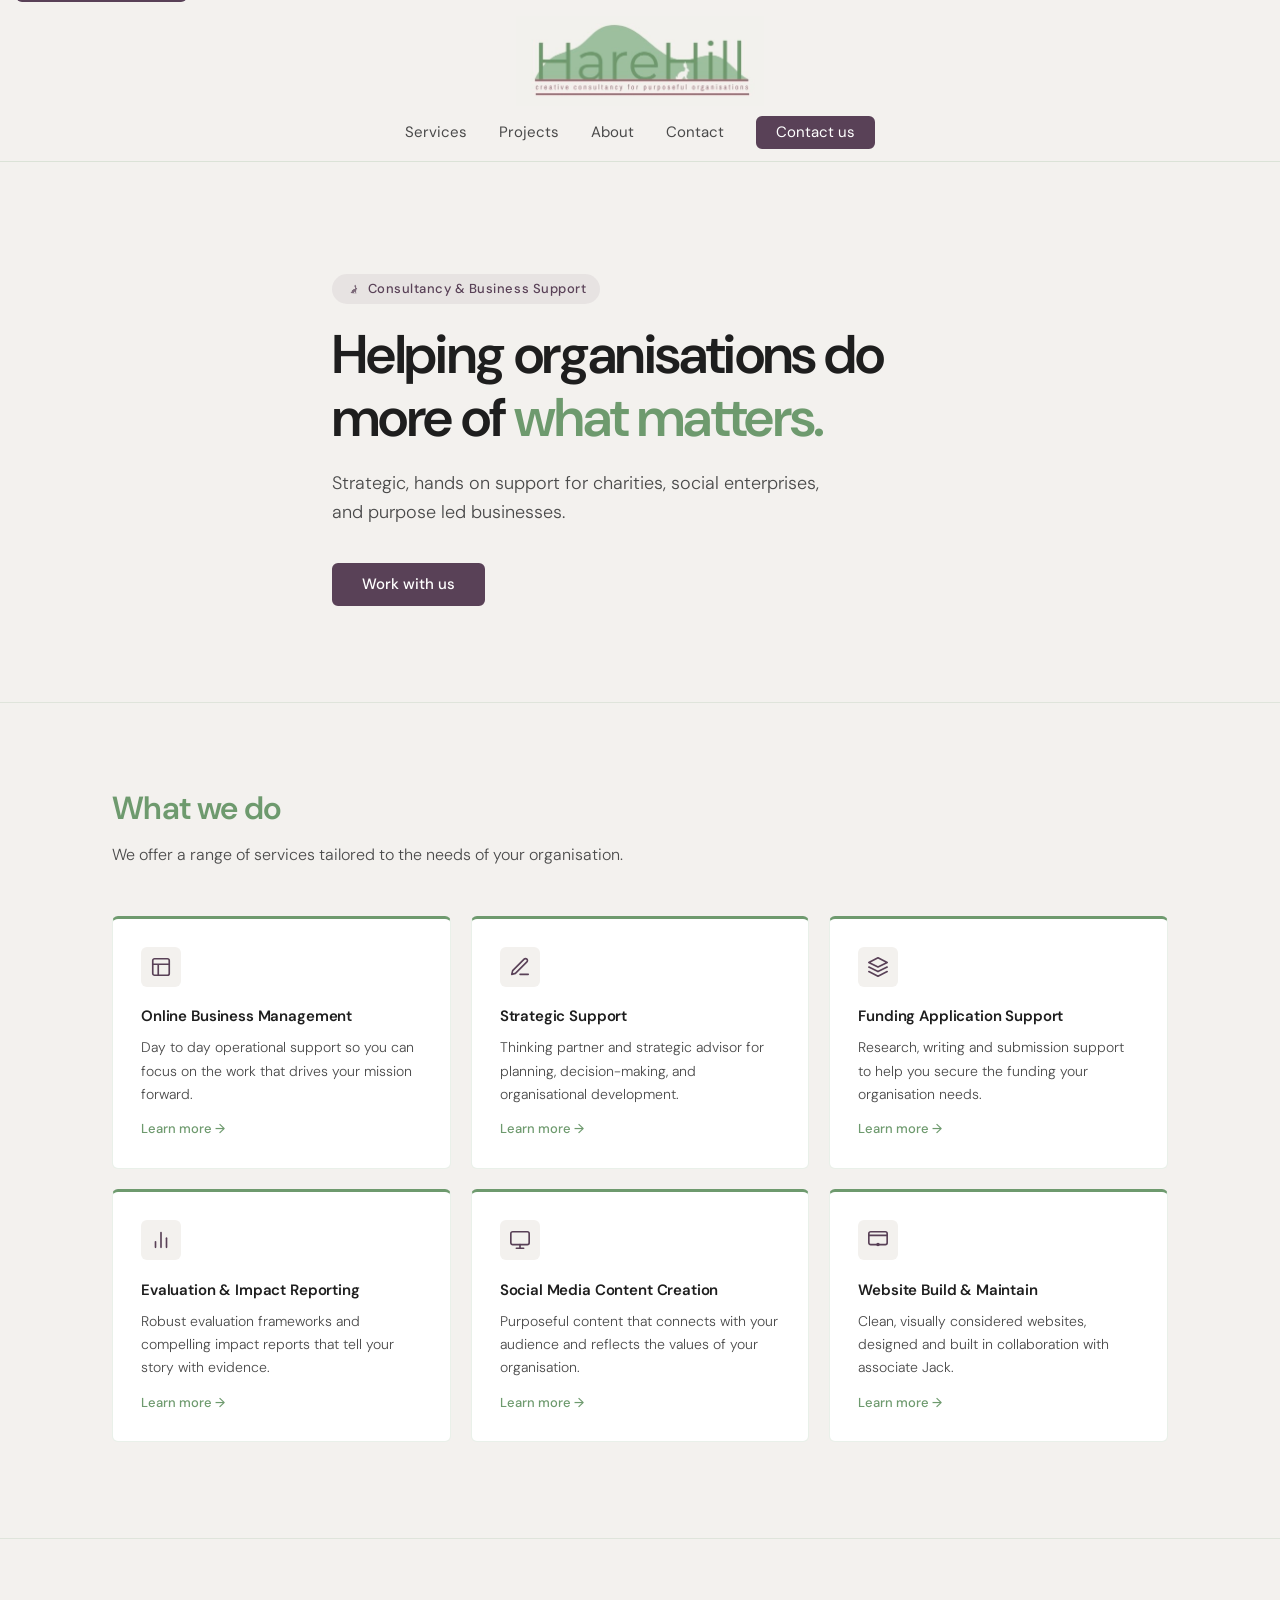
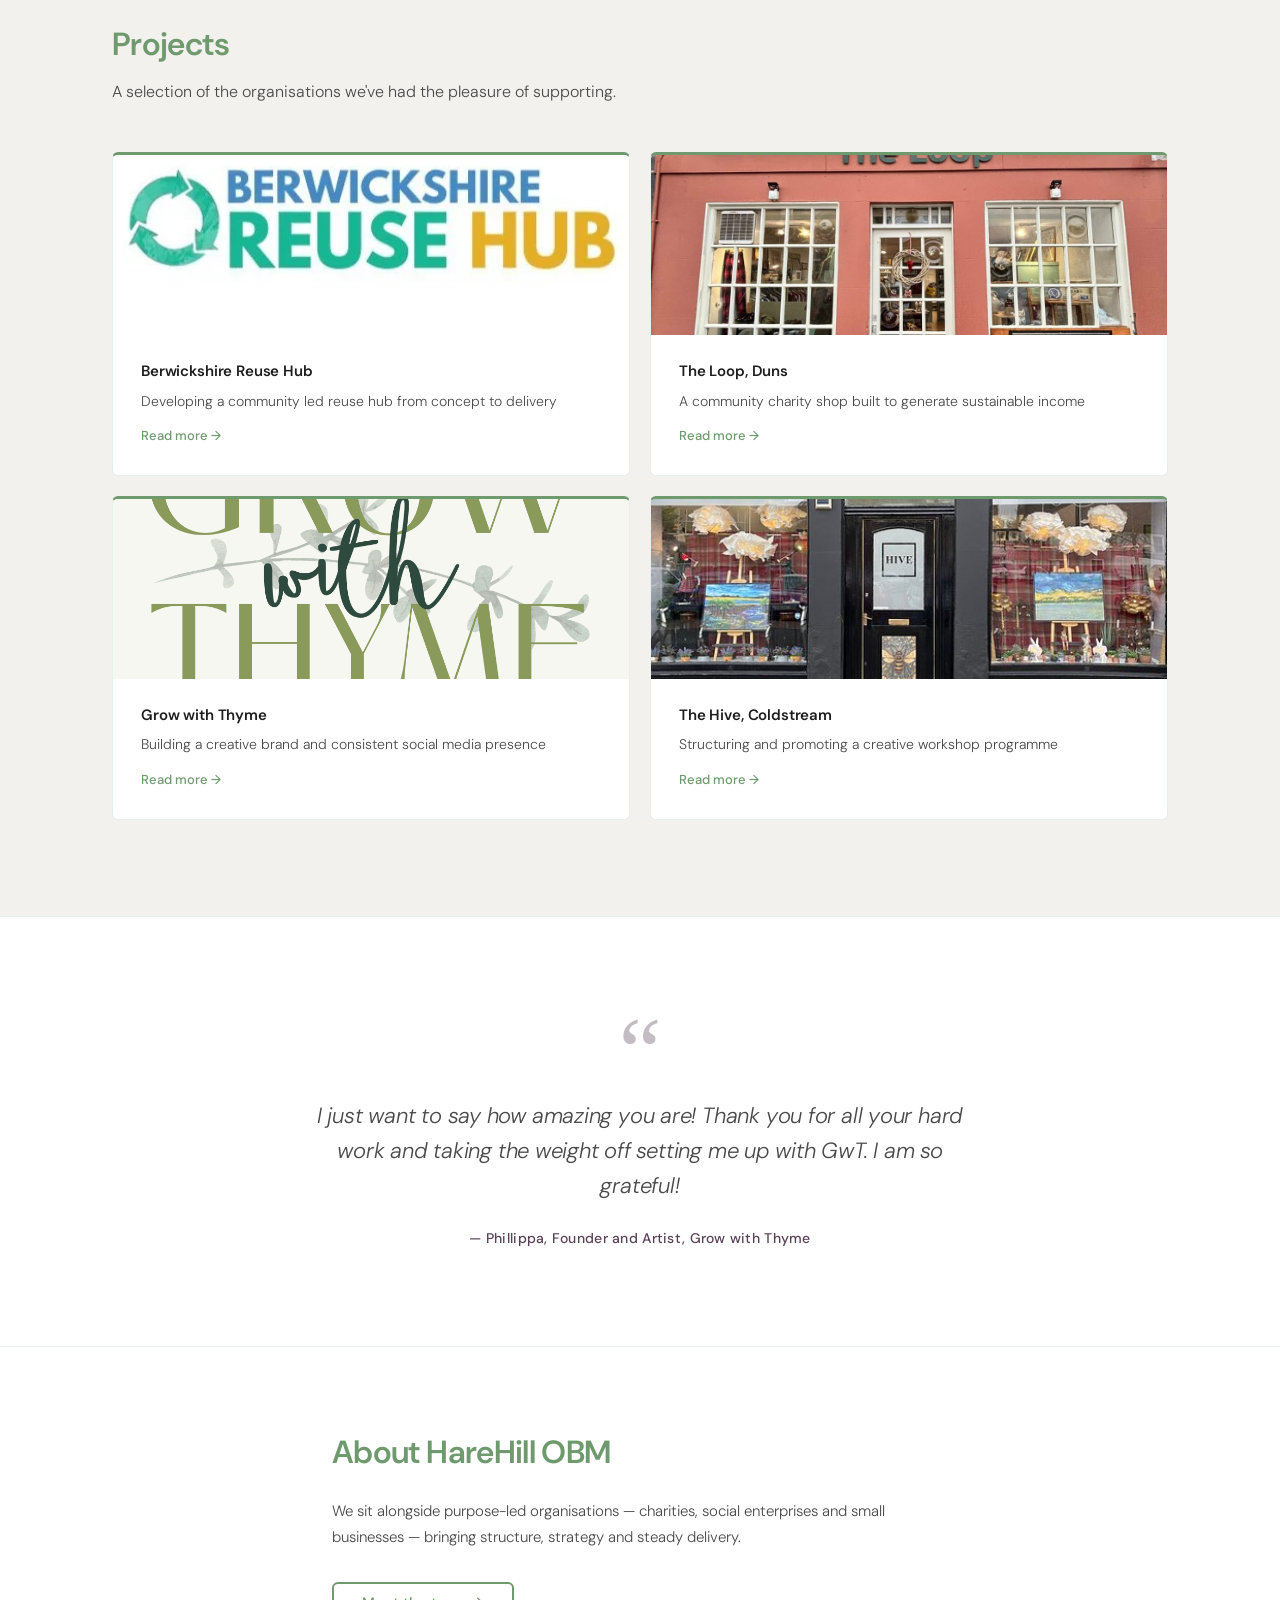
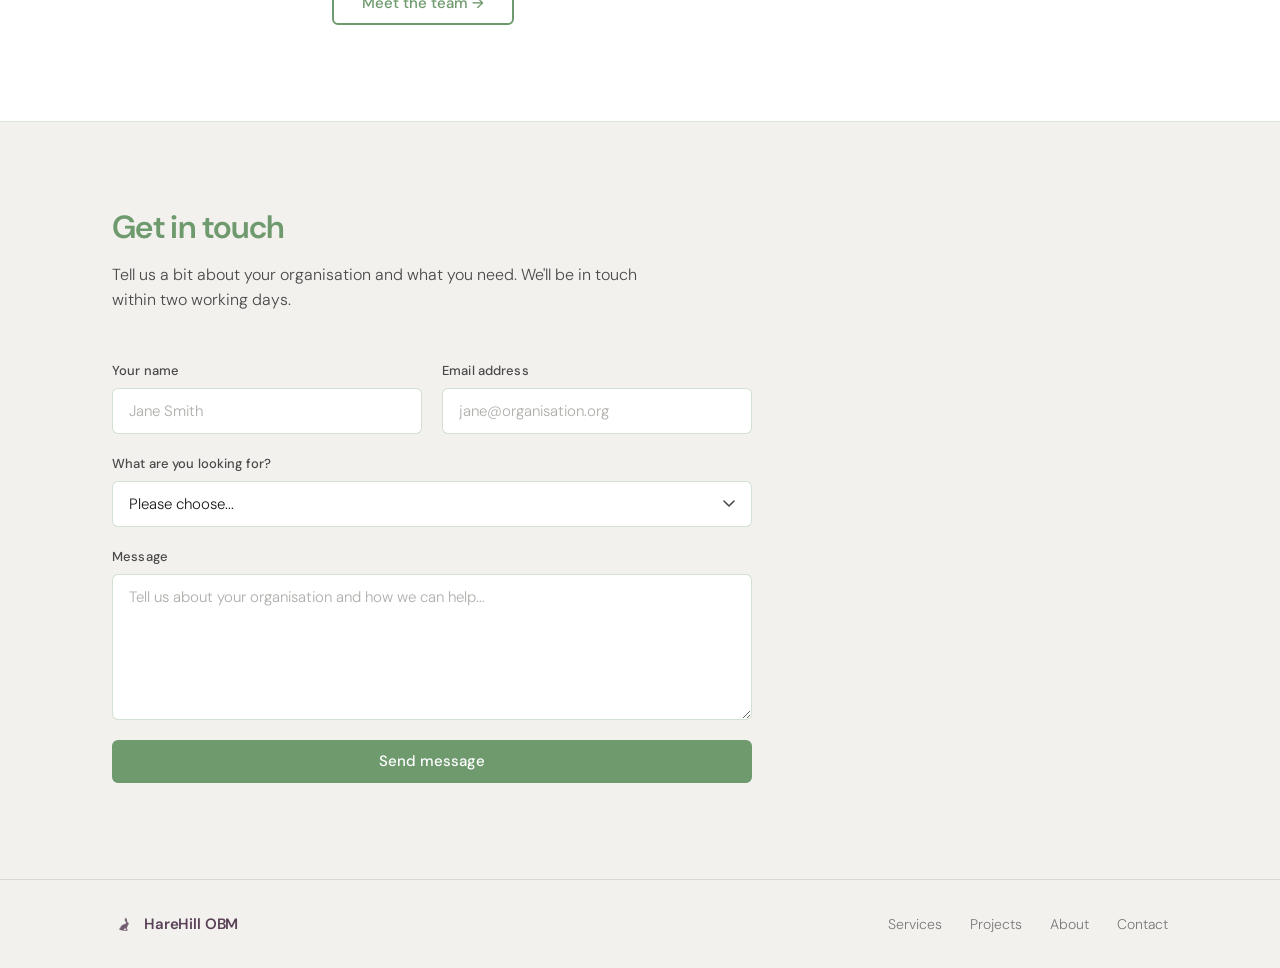
==== commit 583b58a3: "feat: centre logo and move nav links below it Co-Authored-By: Claude Sonnet 4.6 <noreply@anthropic.c" ====
--- a/index.html
+++ b/index.html
@@ -34,12 +34,14 @@
   <!-- NAV -->
   <header class="nav" id="nav">
     <div class="nav__inner container">
-      <a href="index.html" class="nav__logo">
-        <img src="img/HareHill%20Logo.png" alt="Hare Hill" class="nav__logo-img">
-      </a>
-      <button class="nav__hamburger" id="nav-toggle" aria-label="Toggle menu" aria-expanded="false">
-        <span></span><span></span><span></span>
-      </button>
+      <div class="nav__top">
+        <a href="index.html" class="nav__logo">
+          <img src="img/HareHill%20Logo.png" alt="Hare Hill" class="nav__logo-img">
+        </a>
+        <button class="nav__hamburger" id="nav-toggle" aria-label="Toggle menu" aria-expanded="false">
+          <span></span><span></span><span></span>
+        </button>
+      </div>
       <nav class="nav__links">
         <a href="services.html">Services</a>
         <a href="projects.html">Projects</a>
--- a/style.css
+++ b/style.css
@@ -18,7 +18,7 @@
   --font: 'DM Sans', system-ui, sans-serif;
   --container: 1120px;
   --radius: 6px;
-  --nav-h: 64px;
+  --nav-h: 140px;
 }
 
 html {
@@ -118,7 +118,6 @@
   position: sticky;
   top: 0;
   z-index: 100;
-  height: var(--nav-h);
   background: var(--cream);
   border-bottom: 1px solid rgba(110,154,110,0.18);
   transition: background 0.2s, box-shadow 0.2s;
@@ -131,10 +130,19 @@
 }
 
 .nav__inner {
-  height: 100%;
-  display: flex;
+  display: flex;
+  flex-direction: column;
   align-items: center;
-  justify-content: space-between;
+  padding: 1rem 0 0.75rem;
+  gap: 0.6rem;
+}
+
+.nav__top {
+  position: relative;
+  width: 100%;
+  display: flex;
+  justify-content: center;
+  align-items: center;
 }
 
 .nav__logo {
@@ -143,7 +151,7 @@
 }
 
 .nav__logo-img {
-  height: 50px;
+  height: 90px;
   width: auto;
   display: block;
 }
@@ -152,6 +160,7 @@
   display: flex;
   gap: 2rem;
   align-items: center;
+  justify-content: center;
 }
 
 .nav__links a {
@@ -962,7 +971,7 @@
   width: 100%;
   max-height: 280px;
   object-fit: cover;
-  object-position: center top;
+  object-position: center center;
   border-radius: calc(var(--radius) - 2px);
   margin-bottom: 1.5rem;
   display: block;
@@ -1055,12 +1064,14 @@
 @media (max-width: 768px) {
   .nav__hamburger {
     display: flex;
+    position: absolute;
+    right: 0;
   }
 
   .nav__links {
     display: none;
     position: absolute;
-    top: var(--nav-h);
+    top: 100%;
     left: 0;
     right: 0;
     background: var(--cream);
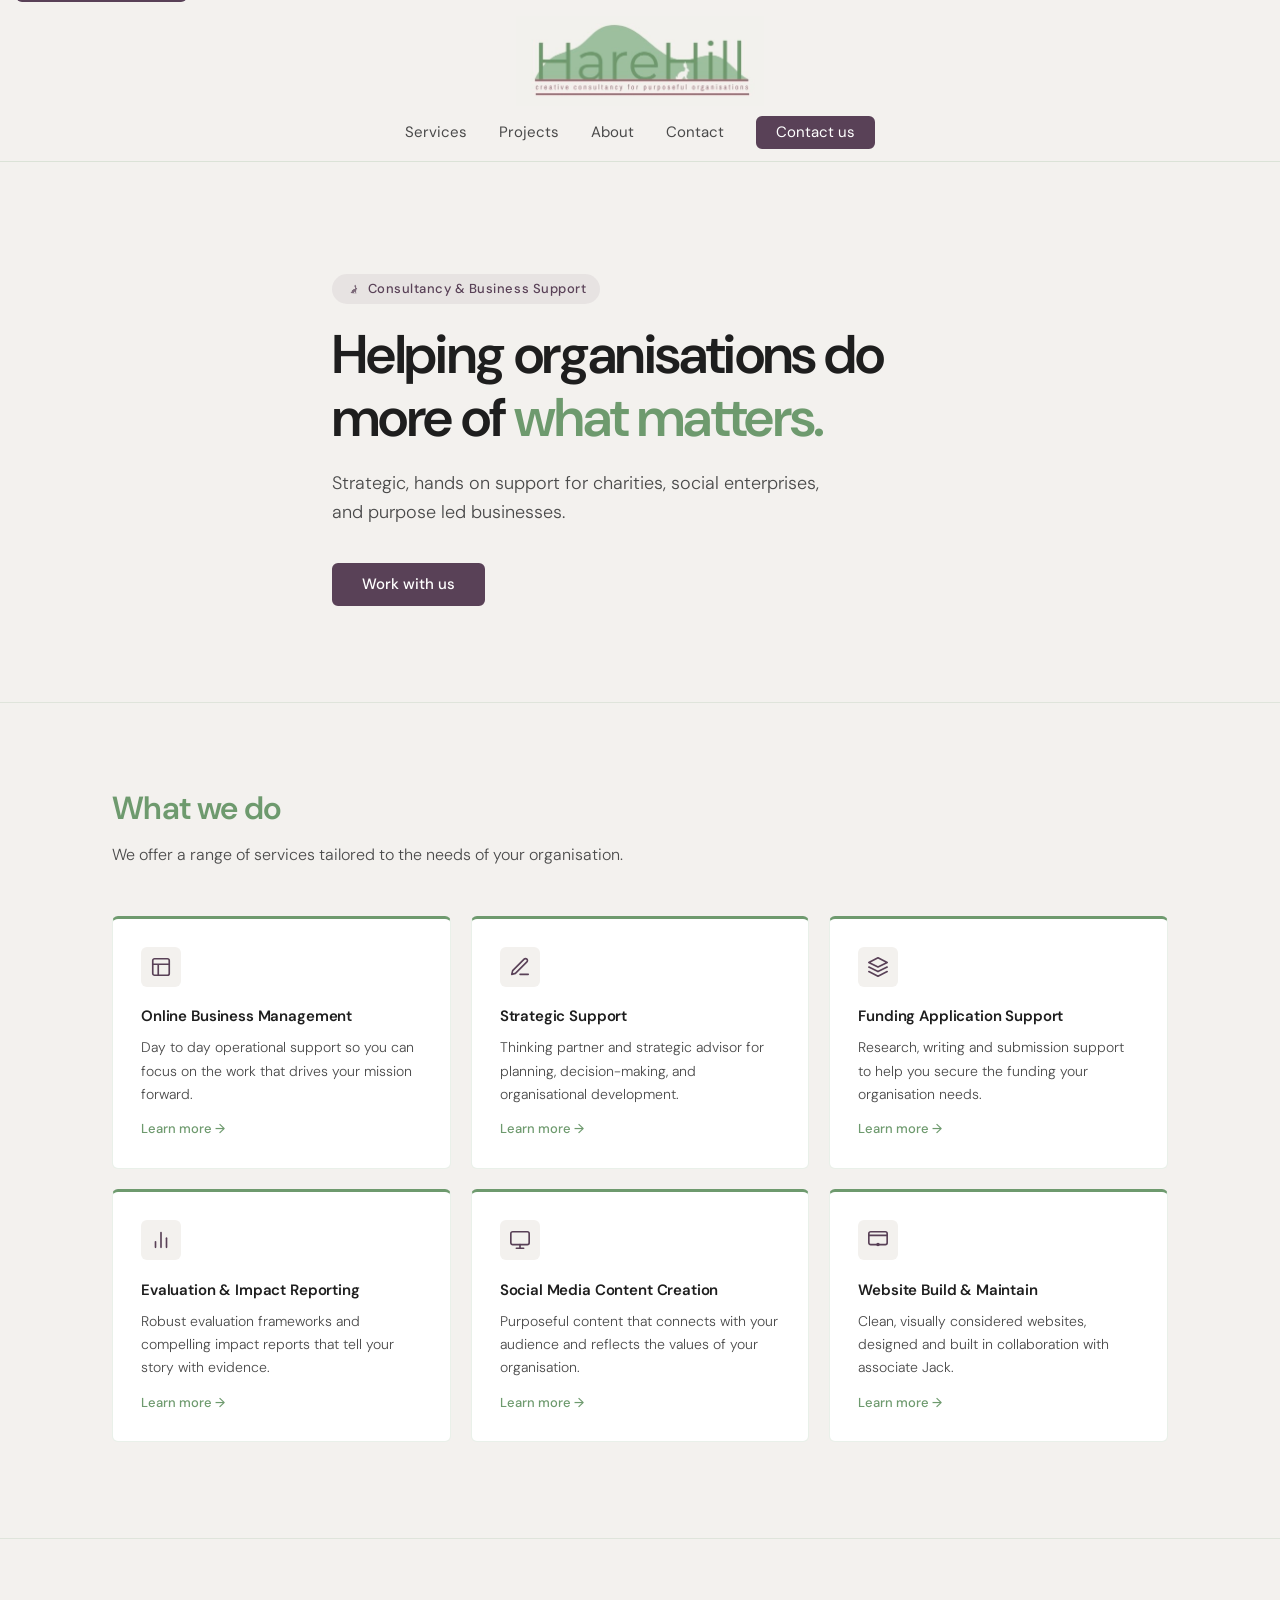
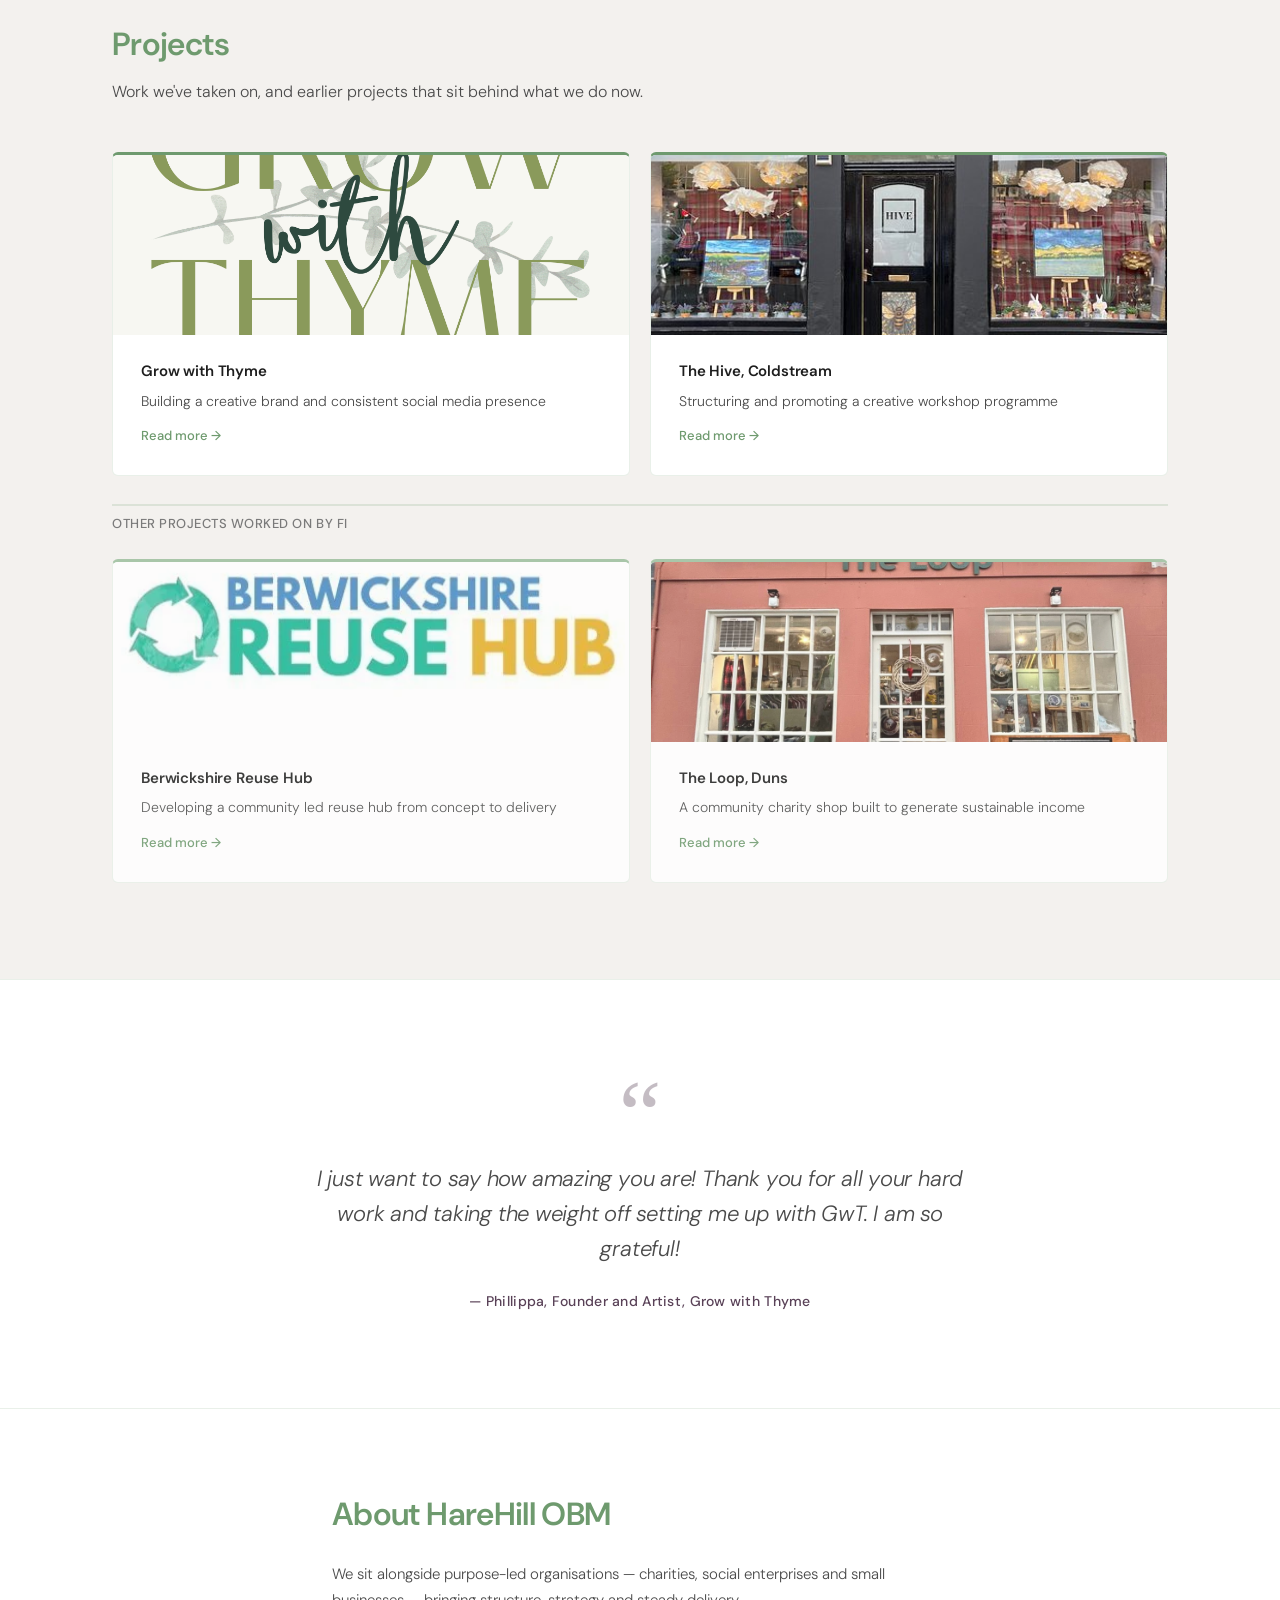
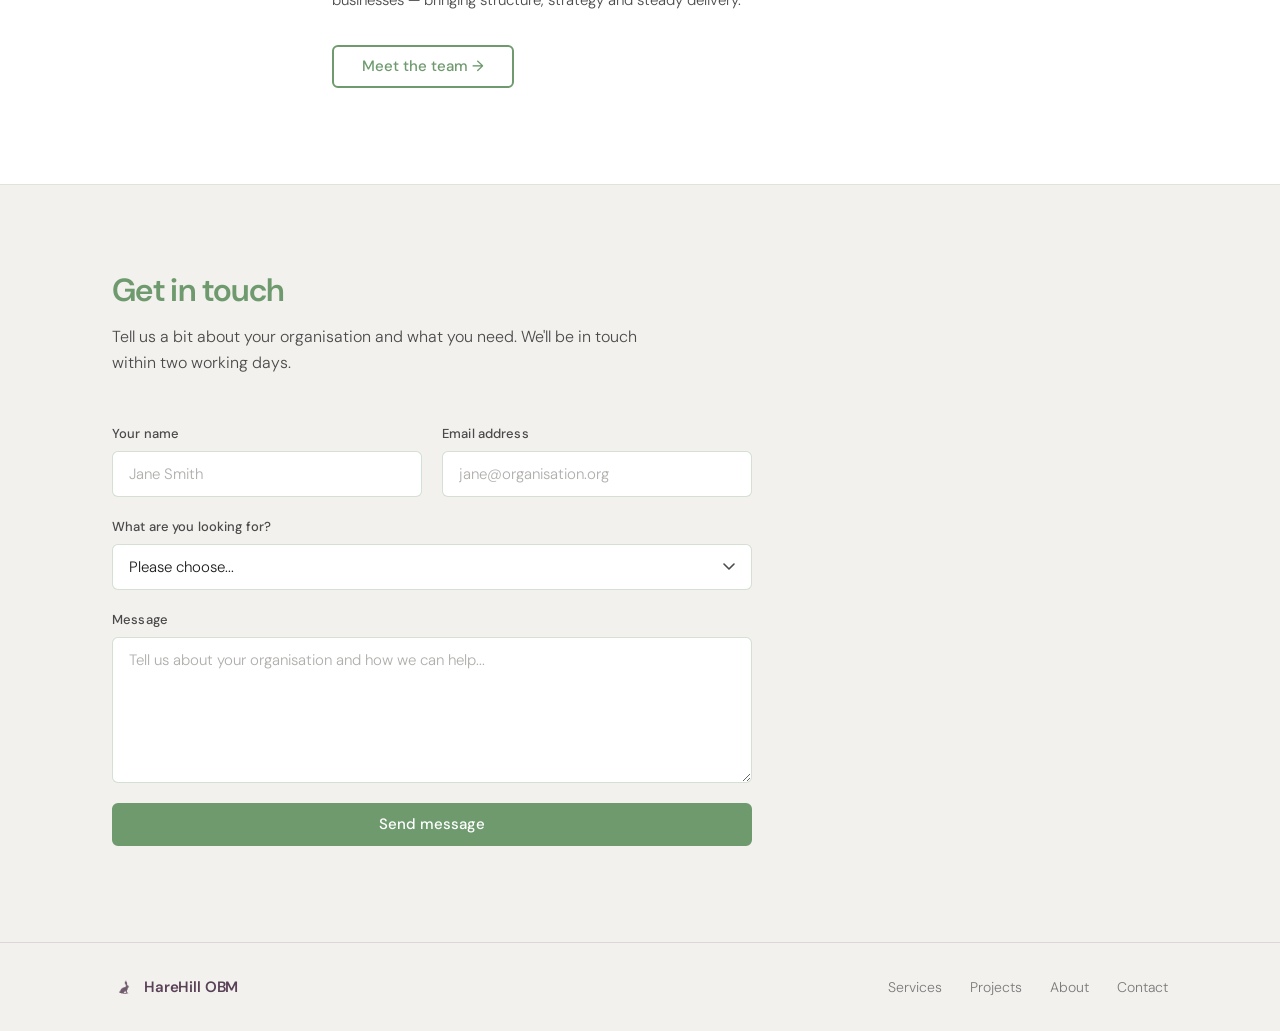
==== commit 2f1a524f: "Separate past roles (Berwickshire Swap, BAVS) from current consultancy work On projects.html: curren" ====
--- a/index.html
+++ b/index.html
@@ -137,27 +137,9 @@
     <div class="container">
       <div class="section-header">
         <h2>Projects</h2>
-        <p class="section-sub">A selection of the organisations we've had the pleasure of supporting.</p>
+        <p class="section-sub">Work we've taken on, and earlier projects that sit behind what we do now.</p>
       </div>
       <div class="projects__grid">
-
-        <a class="project-card" href="projects.html#reuse-hub">
-          <img src="img/Reuse%20Hub%20Logo.webp" alt="Berwickshire Reuse Hub" onerror="this.style.display='none'">
-          <div class="project-card__body">
-            <h3>Berwickshire Reuse Hub</h3>
-            <p>Developing a community led reuse hub from concept to delivery</p>
-            <span class="card__link">Read more →</span>
-          </div>
-        </a>
-
-        <a class="project-card" href="projects.html#the-loop">
-          <img src="img/The%20Loop%20Shop%20LinkedIn%20Post.png" alt="The Loop, Duns" onerror="this.style.display='none'">
-          <div class="project-card__body">
-            <h3>The Loop, Duns</h3>
-            <p>A community charity shop built to generate sustainable income</p>
-            <span class="card__link">Read more →</span>
-          </div>
-        </a>
 
         <a class="project-card" href="projects.html#grow-with-thyme">
           <img src="img/Grow%20With%20Thyme%20Logo.png" alt="Grow with Thyme" onerror="this.style.display='none'">
@@ -173,6 +155,26 @@
           <div class="project-card__body">
             <h3>The Hive, Coldstream</h3>
             <p>Structuring and promoting a creative workshop programme</p>
+            <span class="card__link">Read more →</span>
+          </div>
+        </a>
+
+        <div class="projects__past-label">Other projects worked on by Fi</div>
+
+        <a class="project-card project-card--past" href="projects.html#reuse-hub">
+          <img src="img/Reuse%20Hub%20Logo.webp" alt="Berwickshire Reuse Hub" onerror="this.style.display='none'">
+          <div class="project-card__body">
+            <h3>Berwickshire Reuse Hub</h3>
+            <p>Developing a community led reuse hub from concept to delivery</p>
+            <span class="card__link">Read more →</span>
+          </div>
+        </a>
+
+        <a class="project-card project-card--past" href="projects.html#the-loop">
+          <img src="img/The%20Loop%20Shop%20LinkedIn%20Post.png" alt="The Loop, Duns" onerror="this.style.display='none'">
+          <div class="project-card__body">
+            <h3>The Loop, Duns</h3>
+            <p>A community charity shop built to generate sustainable income</p>
             <span class="card__link">Read more →</span>
           </div>
         </a>
--- a/style.css
+++ b/style.css
@@ -669,6 +669,28 @@
   font-weight: 300;
   line-height: 1.65;
   margin-bottom: 0.75rem;
+}
+
+.projects__past-label {
+  grid-column: 1 / -1;
+  padding: 0.5rem 0 0.25rem;
+  border-top: 2px solid rgba(110,154,110,0.18);
+  margin-top: 0.5rem;
+  font-size: 0.8125rem;
+  font-weight: 500;
+  color: var(--ink-light);
+  letter-spacing: 0.04em;
+  text-transform: uppercase;
+}
+
+.project-card--past {
+  border-top-color: var(--green-light);
+  opacity: 0.85;
+}
+
+.project-card--past:hover {
+  opacity: 1;
+  border-top-color: var(--green-dark);
 }
 
 /* ── Page Hero (inner pages) ──────────────────────────────── */
